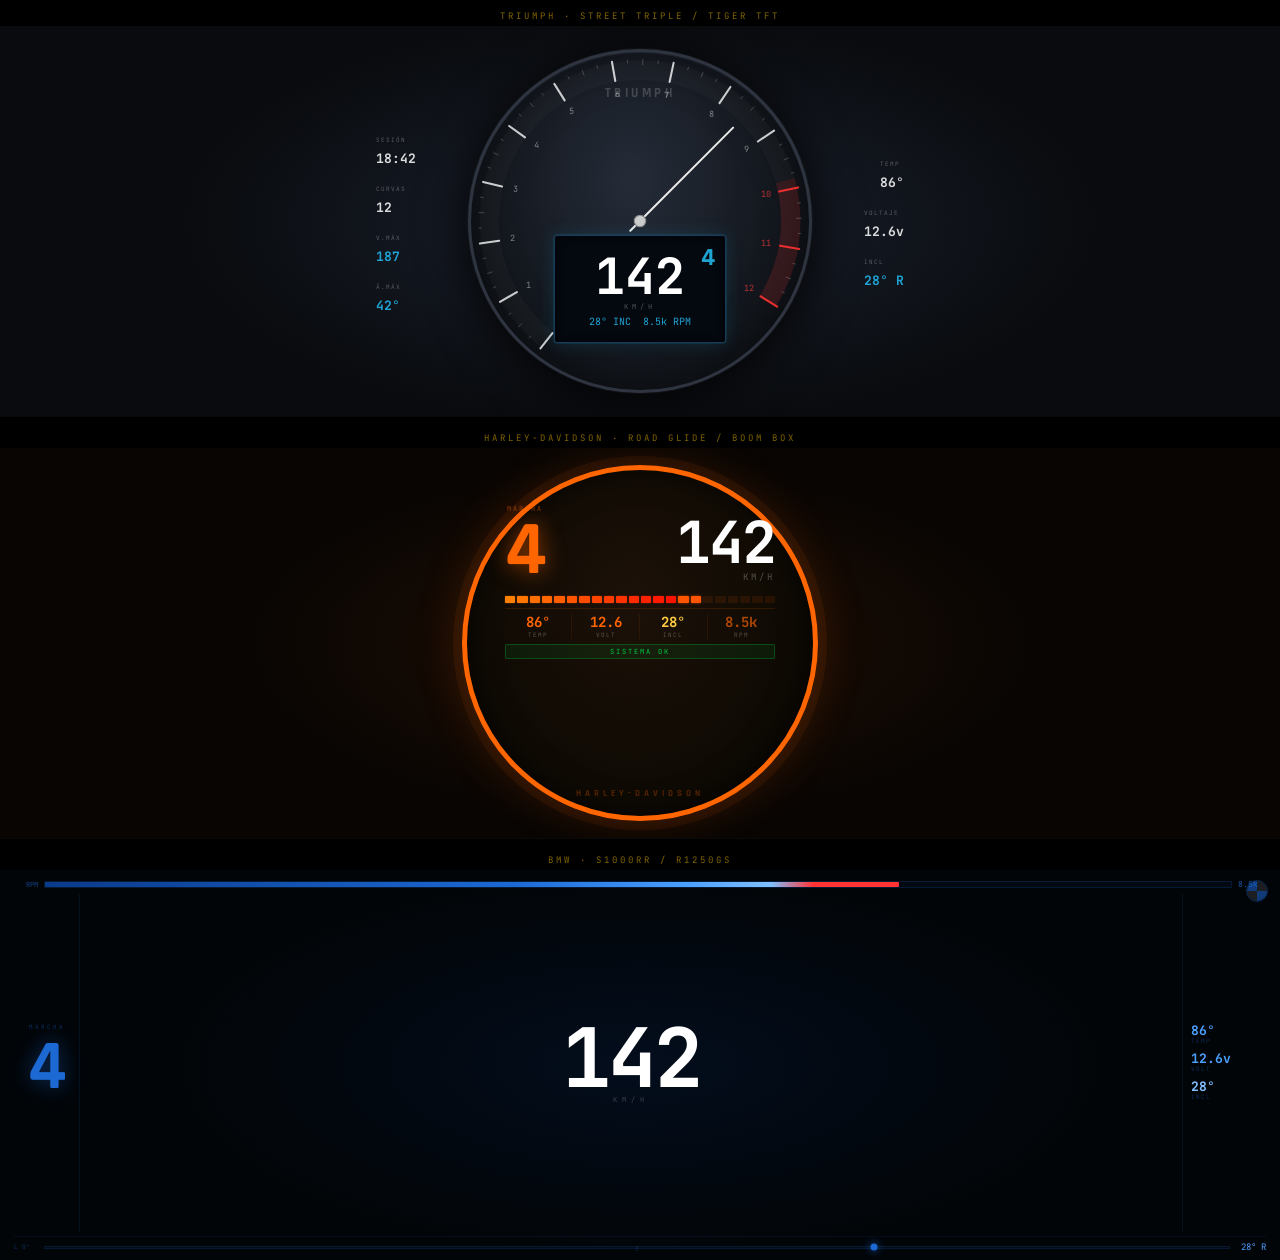
==== brand-modes.html @ cee4461d "chore: add brand mode mockups (Triumph/Harley/BMW) Visual mockups for the three brand-inspired HUD m" ====
<!DOCTYPE html>
<html lang="es">
<head>
<meta charset="UTF-8">
<meta name="viewport" content="width=device-width, initial-scale=1, maximum-scale=1">
<title>BikerWeather — Brand Modes</title>
<link href="https://fonts.googleapis.com/css2?family=Rajdhani:wght@500;600;700&family=JetBrains+Mono:wght@400;700&display=swap" rel="stylesheet">
<style>
* { margin:0; padding:0; box-sizing:border-box; }
body { background:#000; color:#fff; font-family:'Rajdhani',sans-serif; overflow-x:hidden; }
.mode-lbl { text-align:center; font-family:'JetBrains Mono',monospace; font-size:9px; letter-spacing:3px;
  color:rgba(255,200,0,0.5); padding:10px 0 4px; text-transform:uppercase; }
.divider { height:6px; background:#000; border-top:1px solid rgba(255,255,255,0.04); }

/* Landscape frame — simulates 844×390 phone landscape */
.ls { width:100vw; height:390px; position:relative; overflow:hidden;
  display:flex; align-items:center; justify-content:center; }

/* ═══════════════════════════════════════════════════════
   TRIUMPH — Round dial + inner TFT
═══════════════════════════════════════════════════════ */
.ls-tri { background: radial-gradient(ellipse 55% 80% at center, #1c2230 0%, #090b0e 65%); }

.tri-wrap { display:flex; align-items:center; justify-content:center; gap:14px; width:100%; padding:0 10px; }

.tri-side { width:78px; flex-shrink:0; display:flex; flex-direction:column; gap:7px; }
.tri-side.right { align-items:flex-end; }
.tri-s-lbl { font-family:'JetBrains Mono',monospace; font-size:6px; color:rgba(255,255,255,0.3); letter-spacing:1px; }
.tri-s-val { font-family:'JetBrains Mono',monospace; font-size:13px; font-weight:700; color:rgba(255,255,255,0.85); }

/* The round instrument */
.tri-dial {
  width:344px; height:344px; flex-shrink:0; position:relative;
  display:flex; align-items:center; justify-content:center;
}
.tri-bezel {
  position:absolute; inset:0; border-radius:50%;
  background: radial-gradient(ellipse at 48% 38%, #252c38 0%, #14181f 55%, #0c0e12 100%);
  border:3px solid #2e3440;
  box-shadow: 0 0 0 1px rgba(255,255,255,0.04),
              0 6px 50px rgba(0,0,0,0.95),
              inset 0 1px 0 rgba(255,255,255,0.06),
              inset 0 0 40px rgba(0,0,0,0.5);
}
.tri-svg { position:absolute; inset:0; width:100%; height:100%; }

/* Inner TFT screen */
.tri-tft {
  position:absolute; bottom:50px; left:50%; transform:translateX(-50%);
  width:172px; height:108px; z-index:3;
  background:#04080f;
  border:1px solid #1a3a5a;
  border-radius:3px;
  box-shadow: 0 0 0 1px rgba(30,163,211,0.12), 0 0 18px rgba(30,163,211,0.18),
              inset 0 0 10px rgba(0,0,0,0.7);
  display:flex; flex-direction:column; align-items:center; justify-content:center; gap:1px;
}
.tri-tft-spd { font-family:'JetBrains Mono',monospace; font-size:50px; font-weight:700; color:#fff; line-height:1; }
.tri-tft-unit { font-family:'JetBrains Mono',monospace; font-size:7px; color:rgba(255,255,255,0.3); letter-spacing:4px; }
.tri-tft-row { display:flex; gap:12px; margin-top:3px; }
.tri-tft-row span { font-family:'JetBrains Mono',monospace; font-size:10px; color:#1EA3D3; }
.tri-gear-badge {
  position:absolute; top:9px; right:10px;
  font-family:'Rajdhani',sans-serif; font-size:26px; font-weight:700; color:#1EA3D3; line-height:1;
}

/* ═══════════════════════════════════════════════════════
   HARLEY-DAVIDSON — Circular digital Boom Box style
═══════════════════════════════════════════════════════ */
.ls-hd { background: radial-gradient(ellipse 55% 80% at center, #1e0e04 0%, #080503 60%); }

.hd-dial {
  width:356px; height:356px; flex-shrink:0; position:relative;
  display:flex; align-items:center; justify-content:center;
}
.hd-bezel {
  position:absolute; inset:0; border-radius:50%;
  background: radial-gradient(ellipse at 48% 38%, #1c1108 0%, #100b04 55%, #070503 100%);
  border:5px solid #ff6500;
  box-shadow: 0 0 0 9px rgba(255,101,0,0.07),
              0 0 50px rgba(255,101,0,0.18),
              inset 0 0 30px rgba(0,0,0,0.6);
}
.hd-inner {
  position:relative; z-index:2;
  width:86%; height:86%;
  display:flex; flex-direction:column;
  padding:14px 18px 10px;
}
/* Top row: gear + speed */
.hd-row1 { display:flex; align-items:flex-end; justify-content:space-between; }
.hd-gear-block { display:flex; flex-direction:column; align-items:center; }
.hd-gear-tag { font-family:'JetBrains Mono',monospace; font-size:7px; color:rgba(255,101,0,0.5); letter-spacing:2px; }
.hd-gear { font-family:'Rajdhani',sans-serif; font-size:76px; font-weight:700; color:#ff6500;
  line-height:1; text-shadow:0 0 22px rgba(255,101,0,0.55); }
.hd-spd-block { text-align:right; padding-bottom:6px; }
.hd-spd { font-family:'JetBrains Mono',monospace; font-size:58px; font-weight:700; color:#fff; line-height:1; letter-spacing:-2px; }
.hd-spd-unit { font-family:'JetBrains Mono',monospace; font-size:9px; color:rgba(255,255,255,0.28); letter-spacing:3px; }
/* RPM segments strip */
.hd-rpm { display:flex; gap:2px; margin:7px 0 5px; height:7px; }
.hd-seg { flex:1; border-radius:1px; }
/* Bottom data */
.hd-row2 {
  display:grid; grid-template-columns:1fr 1fr 1fr 1fr;
  border-top:1px solid rgba(255,101,0,0.14); padding-top:5px; gap:0;
}
.hd-cell { display:flex; flex-direction:column; align-items:center;
  border-right:1px solid rgba(255,101,0,0.09); }
.hd-cell:last-child { border-right:none; }
.hd-cell-val { font-family:'JetBrains Mono',monospace; font-size:14px; font-weight:700; color:#ff6500; line-height:1.2; }
.hd-cell-lbl { font-family:'JetBrains Mono',monospace; font-size:6px; color:rgba(255,255,255,0.28); letter-spacing:1px; }
/* Status bar */
.hd-status {
  margin-top:5px; text-align:center;
  background:rgba(0,180,60,0.1); border:1px solid rgba(0,200,60,0.28);
  border-radius:2px; padding:2px 0;
  font-family:'JetBrains Mono',monospace; font-size:7px; color:#00c840; letter-spacing:2px;
}
/* Harley logo */
.hd-logo {
  position:absolute; bottom:22px; left:50%; transform:translateX(-50%); z-index:3;
  font-family:'Rajdhani',sans-serif; font-size:9px; font-weight:700;
  color:rgba(255,101,0,0.28); letter-spacing:4px; white-space:nowrap;
}

/* ═══════════════════════════════════════════════════════
   BMW — Rectangular technical S1000RR style
═══════════════════════════════════════════════════════ */
.ls-bmw { background: radial-gradient(ellipse 60% 80% at center, #030d1c 0%, #020508 60%); }

.bmw-layout {
  width:100%; height:100%;
  display:flex; flex-direction:column;
  padding:9px 14px 7px; gap:5px;
}

/* Thin RPM bar */
.bmw-rpm-row { display:flex; align-items:center; gap:6px; flex-shrink:0; }
.bmw-rpm-tag { font-family:'JetBrains Mono',monospace; font-size:7px; color:rgba(28,105,212,0.6); width:24px; text-align:right; }
.bmw-rpm-track { flex:1; height:7px; background:rgba(28,105,212,0.05); border:1px solid rgba(28,105,212,0.18); border-radius:1px; overflow:hidden; }
.bmw-rpm-fill { height:100%; border-radius:1px;
  background:linear-gradient(to right, #0a3a8a 0%, #1C69D4 55%, #4a9fff 75%, #80bfff 85%, #ff3333 90%); }
.bmw-rpm-num { font-family:'JetBrains Mono',monospace; font-size:8px; color:rgba(28,105,212,0.75); width:28px; }

/* Main content row */
.bmw-main { flex:1; display:flex; align-items:stretch; gap:0; min-height:0; }

.bmw-gear-col {
  width:66px; flex-shrink:0;
  border-right:1px solid rgba(28,105,212,0.12);
  display:flex; flex-direction:column; align-items:center; justify-content:center; gap:2px;
}
.bmw-gear-lbl { font-family:'JetBrains Mono',monospace; font-size:6px; color:rgba(28,105,212,0.4); letter-spacing:2px; }
.bmw-gear { font-family:'Rajdhani',sans-serif; font-size:70px; font-weight:700; color:#1C69D4; line-height:1;
  text-shadow:0 0 22px rgba(28,105,212,0.45); }

.bmw-spd-col { flex:1; display:flex; flex-direction:column; align-items:center; justify-content:center; gap:1px; }
.bmw-spd { font-family:'JetBrains Mono',monospace; font-size:82px; font-weight:700; color:#fff;
  line-height:0.9; letter-spacing:-3px; }
.bmw-spd-unit { font-family:'JetBrains Mono',monospace; font-size:7px; color:rgba(255,255,255,0.22); letter-spacing:5px; }

.bmw-info-col {
  width:84px; flex-shrink:0;
  border-left:1px solid rgba(28,105,212,0.12);
  display:flex; flex-direction:column; justify-content:center;
  padding-left:8px; gap:7px;
}
.bmw-info-cell { display:flex; flex-direction:column; }
.bmw-info-val { font-family:'JetBrains Mono',monospace; font-size:13px; font-weight:700; color:#4a9fff; line-height:1; }
.bmw-info-lbl { font-family:'JetBrains Mono',monospace; font-size:6px; color:rgba(28,105,212,0.38); letter-spacing:1px; }

/* Lean indicator strip */
.bmw-lean-row {
  flex-shrink:0; display:flex; align-items:center; gap:8px;
  border-top:1px solid rgba(28,105,212,0.08); padding-top:4px;
}
.bmw-lean-tag { font-family:'JetBrains Mono',monospace; font-size:6px; color:rgba(28,105,212,0.45); width:22px; }
.bmw-lean-track { flex:1; height:3px; background:rgba(28,105,212,0.07); border:1px solid rgba(28,105,212,0.14); border-radius:1px; position:relative; }
.bmw-lean-center { position:absolute; top:-1px; left:50%; transform:translateX(-50%); height:5px; width:1px; background:rgba(28,105,212,0.3); }
.bmw-lean-dot { position:absolute; top:50%; transform:translate(-50%,-50%); width:7px; height:7px;
  background:#1C69D4; border-radius:50%; box-shadow:0 0 8px rgba(28,105,212,0.9); }
.bmw-lean-val { font-family:'JetBrains Mono',monospace; font-size:9px; color:#4a9fff; width:28px; text-align:right; }

/* BMW roundel mini */
.bmw-roundel {
  position:absolute; top:12px; right:14px;
  width:22px; height:22px; border-radius:50%; overflow:hidden;
  border:1px solid rgba(28,105,212,0.35);
  display:grid; grid-template-columns:1fr 1fr; grid-template-rows:1fr 1fr;
}
.r-blue { background:rgba(28,105,212,0.55); }
.r-white { background:rgba(255,255,255,0.1); }
</style>
</head>
<body>

<!-- ══════════════════════ TRIUMPH ══════════════════════ -->
<p class="mode-lbl">Triumph · Street Triple / Tiger TFT</p>
<div class="ls ls-tri">
  <div class="tri-wrap">

    <div class="tri-side">
      <div><span class="tri-s-lbl">SESIÓN</span><br><span class="tri-s-val">18:42</span></div>
      <div><span class="tri-s-lbl">CURVAS</span><br><span class="tri-s-val">12</span></div>
      <div><span class="tri-s-lbl">V.MÁX</span><br><span class="tri-s-val" style="color:#1EA3D3">187</span></div>
      <div><span class="tri-s-lbl">Â.MÁX</span><br><span class="tri-s-val" style="color:#1EA3D3">42°</span></div>
    </div>

    <div class="tri-dial">
      <div class="tri-bezel"></div>
      <svg class="tri-svg" viewBox="0 0 300 300" id="tri-svg"></svg>
      <div class="tri-tft">
        <div class="tri-tft-spd">142</div>
        <div class="tri-tft-unit">KM/H</div>
        <div class="tri-tft-row">
          <span>28° INC</span>
          <span>8.5k RPM</span>
        </div>
        <div class="tri-gear-badge">4</div>
      </div>
    </div>

    <div class="tri-side right">
      <div><span class="tri-s-lbl">TEMP</span><br><span class="tri-s-val">86°</span></div>
      <div><span class="tri-s-lbl">VOLTAJE</span><br><span class="tri-s-val">12.6v</span></div>
      <div><span class="tri-s-lbl">INCL</span><br><span class="tri-s-val" style="color:#1EA3D3">28° R</span></div>
    </div>

  </div>
</div>
<div class="divider"></div>

<!-- ══════════════════════ HARLEY ══════════════════════ -->
<p class="mode-lbl">Harley-Davidson · Road Glide / Boom Box</p>
<div class="ls ls-hd">
  <div class="hd-dial">
    <div class="hd-bezel"></div>
    <div class="hd-inner">

      <div class="hd-row1">
        <div class="hd-gear-block">
          <span class="hd-gear-tag">MARCHA</span>
          <span class="hd-gear">4</span>
        </div>
        <div class="hd-spd-block">
          <div class="hd-spd">142</div>
          <div class="hd-spd-unit">KM/H</div>
        </div>
      </div>

      <div class="hd-rpm" id="hd-rpm"></div>

      <div class="hd-row2">
        <div class="hd-cell"><span class="hd-cell-val">86°</span><span class="hd-cell-lbl">TEMP</span></div>
        <div class="hd-cell"><span class="hd-cell-val">12.6</span><span class="hd-cell-lbl">VOLT</span></div>
        <div class="hd-cell"><span class="hd-cell-val" style="color:#ffcc44">28°</span><span class="hd-cell-lbl">INCL</span></div>
        <div class="hd-cell"><span class="hd-cell-val" style="color:rgba(255,101,0,0.65)">8.5k</span><span class="hd-cell-lbl">RPM</span></div>
      </div>

      <div class="hd-status">SISTEMA OK</div>

    </div>
    <div class="hd-logo">HARLEY-DAVIDSON</div>
  </div>
</div>
<div class="divider"></div>

<!-- ══════════════════════ BMW ══════════════════════ -->
<p class="mode-lbl">BMW · S1000RR / R1250GS</p>
<div class="ls ls-bmw" style="position:relative">
  <div class="bmw-layout">

    <div class="bmw-rpm-row">
      <span class="bmw-rpm-tag">RPM</span>
      <div class="bmw-rpm-track"><div class="bmw-rpm-fill" style="width:72%"></div></div>
      <span class="bmw-rpm-num">8.5k</span>
    </div>

    <div class="bmw-main">
      <div class="bmw-gear-col">
        <span class="bmw-gear-lbl">MARCHA</span>
        <span class="bmw-gear">4</span>
      </div>
      <div class="bmw-spd-col">
        <span class="bmw-spd">142</span>
        <span class="bmw-spd-unit">KM/H</span>
      </div>
      <div class="bmw-info-col">
        <div class="bmw-info-cell"><span class="bmw-info-val">86°</span><span class="bmw-info-lbl">TEMP</span></div>
        <div class="bmw-info-cell"><span class="bmw-info-val">12.6v</span><span class="bmw-info-lbl">VOLT</span></div>
        <div class="bmw-info-cell"><span class="bmw-info-val" style="color:#80bfff">28°</span><span class="bmw-info-lbl">INCL</span></div>
      </div>
    </div>

    <div class="bmw-lean-row">
      <span class="bmw-lean-tag">L 0°</span>
      <div class="bmw-lean-track">
        <div class="bmw-lean-center"></div>
        <div class="bmw-lean-dot" style="left:70%"></div>
      </div>
      <span class="bmw-lean-val">28° R</span>
    </div>

  </div>

  <div class="bmw-roundel" style="position:absolute;top:10px;right:12px;">
    <div class="r-blue"></div><div class="r-white"></div>
    <div class="r-white"></div><div class="r-blue"></div>
  </div>
</div>

<script>
/* ── Triumph tachometer SVG ── */
(function(){
  const svg = document.getElementById('tri-svg');
  const ns  = 'http://www.w3.org/2000/svg';
  const cx = 150, cy = 150;
  const startDeg = 218, totalArc = 264; // 7 o'clock → 5 o'clock
  function rad(d){ return (d - 90) * Math.PI / 180; }
  function pt(r, d){ return [cx + r*Math.cos(rad(d)), cy + r*Math.sin(rad(d))]; }

  // Arc background ring
  (function drawArcBg(){
    const r1=140, r2=123, a0=startDeg, a1=startDeg+totalArc;
    const lg = totalArc>180?1:0;
    const [ax1,ay1]=pt(r1,a0),[bx1,by1]=pt(r1,a1);
    const [ax2,ay2]=pt(r2,a0),[bx2,by2]=pt(r2,a1);
    const bg = document.createElementNS(ns,'path');
    bg.setAttribute('d',`M${ax1},${ay1} A${r1},${r1} 0 ${lg},1 ${bx1},${by1} L${bx2},${by2} A${r2},${r2} 0 ${lg},0 ${ax2},${ay2} Z`);
    bg.setAttribute('fill','rgba(255,255,255,0.025)');
    svg.appendChild(bg);
    // Redline last 18%
    const rs = startDeg + totalArc*0.82;
    const [rx1,ry1]=pt(r1,rs),[rex1,rey1]=pt(r1,a1);
    const [rx2,ry2]=pt(r2,rs),[rex2,rey2]=pt(r2,a1);
    const rl = document.createElementNS(ns,'path');
    rl.setAttribute('d',`M${rx1},${ry1} A${r1},${r1} 0 0,1 ${rex1},${rey1} L${rex2},${rey2} A${r2},${r2} 0 0,0 ${rx2},${ry2} Z`);
    rl.setAttribute('fill','rgba(255,30,30,0.13)');
    svg.appendChild(rl);
  })();

  // Major ticks + labels (0–12)
  for(let i=0; i<=12; i++){
    const deg = startDeg + (i/12)*totalArc;
    const isRed = i >= 10;
    const [x1,y1]=pt(141,deg), [x2,y2]=pt(124,deg);
    const ln = document.createElementNS(ns,'line');
    Object.entries({x1,y1,x2,y2,stroke:isRed?'rgba(255,50,50,0.9)':'rgba(255,255,255,0.78)','stroke-width':'1.8','stroke-linecap':'round'}).forEach(([k,v])=>ln.setAttribute(k,v));
    svg.appendChild(ln);
    const [tx,ty]=pt(112,deg);
    const t = document.createElementNS(ns,'text');
    Object.entries({x:tx,y:ty,'text-anchor':'middle','dominant-baseline':'middle',fill:isRed?'rgba(255,60,60,0.7)':'rgba(255,255,255,0.45)','font-size':'7.5','font-family':'JetBrains Mono,monospace'}).forEach(([k,v])=>t.setAttribute(k,v));
    t.textContent = i;
    svg.appendChild(t);
  }
  // Minor ticks
  for(let i=0; i<=12*4; i++){
    if(i%4===0) continue;
    const deg = startDeg + (i/(12*4))*totalArc;
    const isMid = i%2===0;
    const [x1,y1]=pt(141,deg),[x2,y2]=pt(isMid?136:138,deg);
    const ln=document.createElementNS(ns,'line');
    Object.entries({x1,y1,x2,y2,stroke:'rgba(255,255,255,0.22)','stroke-width':'0.8'}).forEach(([k,v])=>ln.setAttribute(k,v));
    svg.appendChild(ln);
  }

  // Needle (8.5k RPM = 70.8% of 12k)
  const needleDeg = startDeg + 0.708 * totalArc;
  const [nx,ny] = pt(115, needleDeg);
  const [tx2,ty2] = pt(-12, needleDeg); // tail
  const nPath = document.createElementNS(ns,'line');
  Object.entries({x1:tx2,y1:ty2,x2:nx,y2:ny,stroke:'#e8e8e8','stroke-width':'1.8','stroke-linecap':'round'}).forEach(([k,v])=>nPath.setAttribute(k,v));
  svg.appendChild(nPath);
  // Center hub
  const hub=document.createElementNS(ns,'circle');
  Object.entries({cx,cy,r:'5',fill:'#ccc','stroke':'#888','stroke-width':'1'}).forEach(([k,v])=>hub.setAttribute(k,v));
  svg.appendChild(hub);

  // Triumph "T" at top of dial
  const logo = document.createElementNS(ns,'text');
  Object.entries({x:150,y:42,'text-anchor':'middle','font-size':'11','fill':'rgba(255,255,255,0.18)','letter-spacing':'3','font-family':'Rajdhani,sans-serif','font-weight':'700'}).forEach(([k,v])=>logo.setAttribute(k,v));
  logo.textContent = 'TRIUMPH';
  svg.appendChild(logo);
})();

/* ── Harley RPM segments ── */
(function(){
  const c = document.getElementById('hd-rpm');
  const N=22, active=Math.round(0.708*N);
  for(let i=0;i<N;i++){
    const s=document.createElement('div');
    s.className='hd-seg';
    if(i<active){
      if(i>=Math.floor(N*0.85)){ s.style.cssText='background:#ff0022;box-shadow:0 0 4px rgba(255,0,30,0.8)'; }
      else if(i>=Math.floor(N*0.68)){ s.style.cssText='background:#ff5500;box-shadow:0 0 3px rgba(255,85,0,0.6)'; }
      else { const t=i/(N*0.68); const h=30-t*30; s.style.cssText=`background:hsl(${h},100%,50%);box-shadow:0 0 2px hsla(${h},100%,55%,0.4)`; }
    } else { s.style.background='rgba(255,101,0,0.1)'; }
    c.appendChild(s);
  }
})();
</script>
</body>
</html>
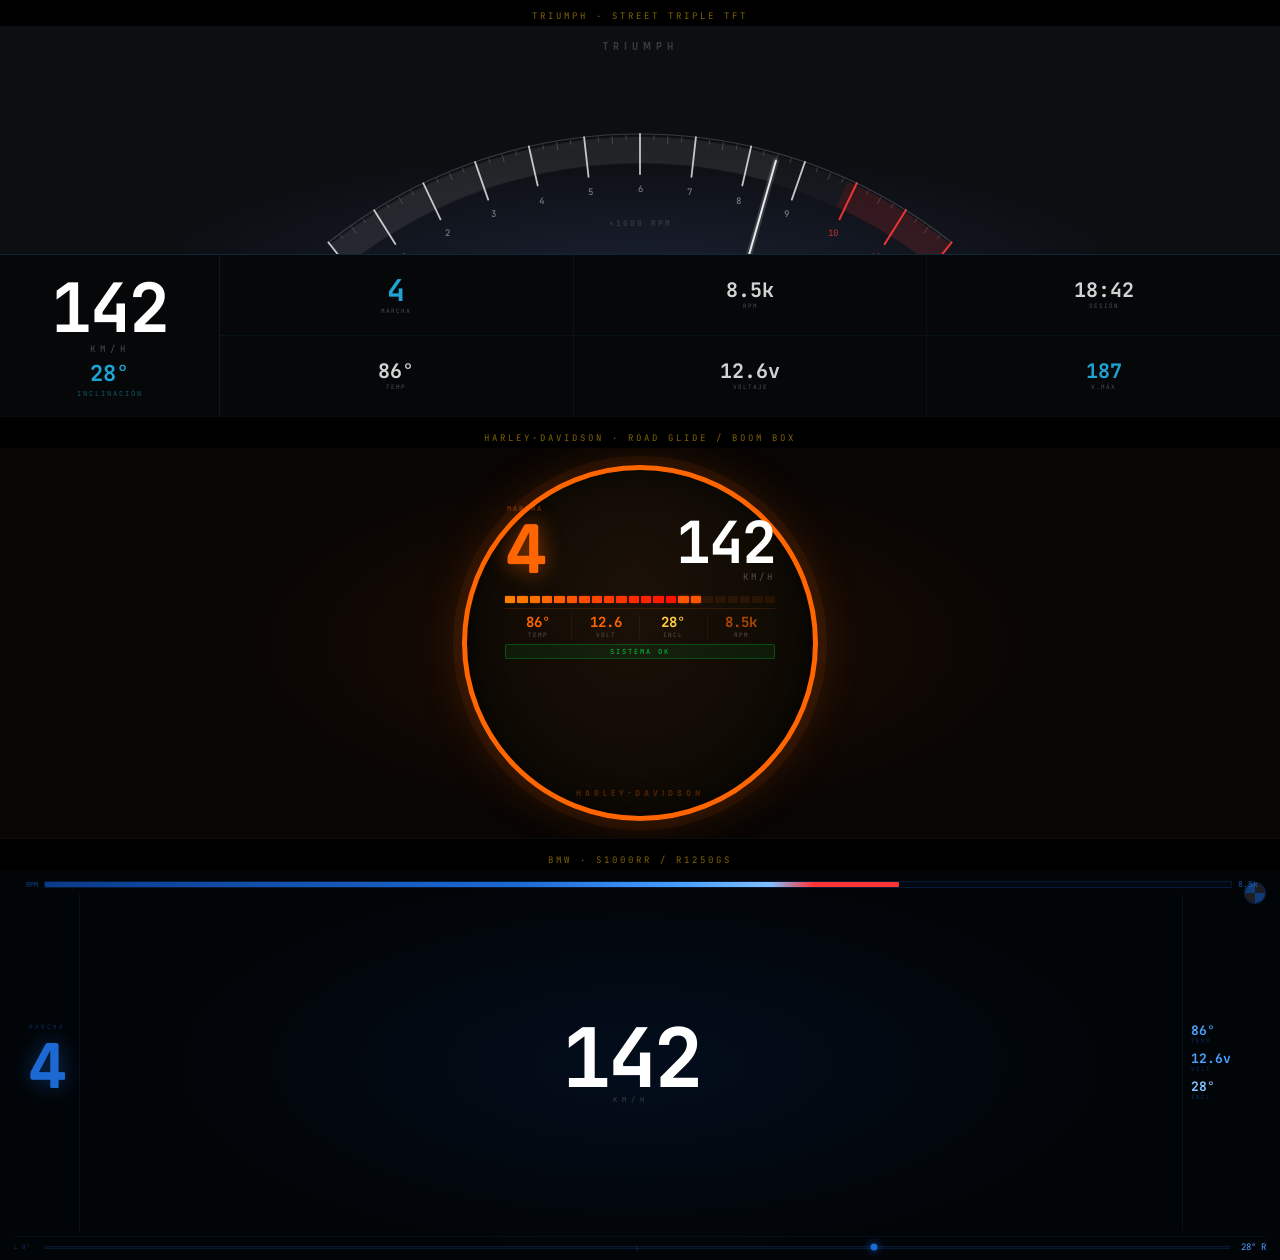
==== commit 15fdd40e: "design: Triumph mode — half-screen arc tacho + TFT data strip Top half: wide tachometer arc spanning" ====
--- a/brand-modes.html
+++ b/brand-modes.html
@@ -12,182 +12,164 @@
   color:rgba(255,200,0,0.5); padding:10px 0 4px; text-transform:uppercase; }
 .divider { height:6px; background:#000; border-top:1px solid rgba(255,255,255,0.04); }
 
-/* Landscape frame — simulates 844×390 phone landscape */
-.ls { width:100vw; height:390px; position:relative; overflow:hidden;
+/* Landscape frame — 390px tall simulating phone landscape */
+.ls { width:100vw; height:390px; position:relative; overflow:hidden; }
+
+/* ═══════════════════════════════════════════════════════
+   TRIUMPH  — top half: tachometer arc | bottom half: TFT
+═══════════════════════════════════════════════════════ */
+.tri-mode {
+  background: #0c0e12;
+  display: flex; flex-direction: column;
+}
+
+/* ── Top arc section ── */
+.tri-arc-section {
+  flex: 0 0 228px;
+  position: relative;
+  background: radial-gradient(ellipse 70% 100% at 50% 110%, #1a2030 0%, #0c0e12 55%);
+  overflow: hidden;
+}
+.tri-arc-svg { width:100%; height:228px; display:block; }
+
+/* ── Bottom TFT section ── */
+.tri-tft-section {
+  flex: 1;
+  background: #050709;
+  border-top: 1px solid rgba(30,163,211,0.22);
+  display: flex; align-items: stretch;
+}
+
+/* Speed block */
+.tri-spd-col {
+  flex: 0 0 220px;
+  display: flex; flex-direction: column; align-items: center; justify-content: center;
+  border-right: 1px solid rgba(30,163,211,0.12);
+  padding: 0 16px;
+  gap: 1px;
+}
+.tri-spd-num {
+  font-family: 'JetBrains Mono', monospace;
+  font-size: 68px; font-weight: 700; color: #fff;
+  line-height: 1; letter-spacing: -2px;
+}
+.tri-spd-unit {
+  font-family: 'JetBrains Mono', monospace;
+  font-size: 9px; color: rgba(255,255,255,0.28); letter-spacing: 5px;
+}
+
+/* Secondary value (lean in cyan, styled like the "124" in the Triumph TFT) */
+.tri-spd-secondary {
+  font-family: 'JetBrains Mono', monospace;
+  font-size: 22px; font-weight: 700; color: #1EA3D3;
+  margin-top: 3px;
+}
+.tri-spd-sec-lbl {
+  font-family: 'JetBrains Mono', monospace;
+  font-size: 7px; color: rgba(30,163,211,0.5); letter-spacing: 2px;
+}
+
+/* Right data grid */
+.tri-data-col {
+  flex: 1; display: flex; flex-direction: column;
+}
+.tri-data-row {
+  flex: 1; display: flex; border-bottom: 1px solid rgba(30,163,211,0.08);
+}
+.tri-data-row:last-child { border-bottom: none; }
+.tri-d-cell {
+  flex: 1; display: flex; flex-direction: column;
+  align-items: center; justify-content: center;
+  border-right: 1px solid rgba(30,163,211,0.08);
+  padding: 4px;
+}
+.tri-d-cell:last-child { border-right: none; }
+.tri-d-val {
+  font-family: 'JetBrains Mono', monospace;
+  font-size: 20px; font-weight: 700; color: rgba(255,255,255,0.82); line-height: 1;
+}
+.tri-d-lbl {
+  font-family: 'JetBrains Mono', monospace;
+  font-size: 6px; color: rgba(255,255,255,0.28); letter-spacing: 1px; margin-top: 2px;
+}
+
+/* ═══════════════════════════════════════════════════════
+   HARLEY  (unchanged)
+═══════════════════════════════════════════════════════ */
+.ls-hd { background: radial-gradient(ellipse 55% 80% at center, #1e0e04 0%, #080503 60%);
   display:flex; align-items:center; justify-content:center; }
 
-/* ═══════════════════════════════════════════════════════
-   TRIUMPH — Round dial + inner TFT
-═══════════════════════════════════════════════════════ */
-.ls-tri { background: radial-gradient(ellipse 55% 80% at center, #1c2230 0%, #090b0e 65%); }
-
-.tri-wrap { display:flex; align-items:center; justify-content:center; gap:14px; width:100%; padding:0 10px; }
-
-.tri-side { width:78px; flex-shrink:0; display:flex; flex-direction:column; gap:7px; }
-.tri-side.right { align-items:flex-end; }
-.tri-s-lbl { font-family:'JetBrains Mono',monospace; font-size:6px; color:rgba(255,255,255,0.3); letter-spacing:1px; }
-.tri-s-val { font-family:'JetBrains Mono',monospace; font-size:13px; font-weight:700; color:rgba(255,255,255,0.85); }
-
-/* The round instrument */
-.tri-dial {
-  width:344px; height:344px; flex-shrink:0; position:relative;
-  display:flex; align-items:center; justify-content:center;
-}
-.tri-bezel {
-  position:absolute; inset:0; border-radius:50%;
-  background: radial-gradient(ellipse at 48% 38%, #252c38 0%, #14181f 55%, #0c0e12 100%);
-  border:3px solid #2e3440;
-  box-shadow: 0 0 0 1px rgba(255,255,255,0.04),
-              0 6px 50px rgba(0,0,0,0.95),
-              inset 0 1px 0 rgba(255,255,255,0.06),
-              inset 0 0 40px rgba(0,0,0,0.5);
-}
-.tri-svg { position:absolute; inset:0; width:100%; height:100%; }
-
-/* Inner TFT screen */
-.tri-tft {
-  position:absolute; bottom:50px; left:50%; transform:translateX(-50%);
-  width:172px; height:108px; z-index:3;
-  background:#04080f;
-  border:1px solid #1a3a5a;
-  border-radius:3px;
-  box-shadow: 0 0 0 1px rgba(30,163,211,0.12), 0 0 18px rgba(30,163,211,0.18),
-              inset 0 0 10px rgba(0,0,0,0.7);
-  display:flex; flex-direction:column; align-items:center; justify-content:center; gap:1px;
-}
-.tri-tft-spd { font-family:'JetBrains Mono',monospace; font-size:50px; font-weight:700; color:#fff; line-height:1; }
-.tri-tft-unit { font-family:'JetBrains Mono',monospace; font-size:7px; color:rgba(255,255,255,0.3); letter-spacing:4px; }
-.tri-tft-row { display:flex; gap:12px; margin-top:3px; }
-.tri-tft-row span { font-family:'JetBrains Mono',monospace; font-size:10px; color:#1EA3D3; }
-.tri-gear-badge {
-  position:absolute; top:9px; right:10px;
-  font-family:'Rajdhani',sans-serif; font-size:26px; font-weight:700; color:#1EA3D3; line-height:1;
-}
-
-/* ═══════════════════════════════════════════════════════
-   HARLEY-DAVIDSON — Circular digital Boom Box style
-═══════════════════════════════════════════════════════ */
-.ls-hd { background: radial-gradient(ellipse 55% 80% at center, #1e0e04 0%, #080503 60%); }
-
-.hd-dial {
-  width:356px; height:356px; flex-shrink:0; position:relative;
-  display:flex; align-items:center; justify-content:center;
-}
-.hd-bezel {
-  position:absolute; inset:0; border-radius:50%;
-  background: radial-gradient(ellipse at 48% 38%, #1c1108 0%, #100b04 55%, #070503 100%);
+.hd-dial { width:356px; height:356px; flex-shrink:0; position:relative;
+  display:flex; align-items:center; justify-content:center; }
+.hd-bezel { position:absolute; inset:0; border-radius:50%;
+  background:radial-gradient(ellipse at 48% 38%, #1c1108 0%, #100b04 55%, #070503 100%);
   border:5px solid #ff6500;
-  box-shadow: 0 0 0 9px rgba(255,101,0,0.07),
-              0 0 50px rgba(255,101,0,0.18),
-              inset 0 0 30px rgba(0,0,0,0.6);
-}
-.hd-inner {
-  position:relative; z-index:2;
-  width:86%; height:86%;
-  display:flex; flex-direction:column;
-  padding:14px 18px 10px;
-}
-/* Top row: gear + speed */
+  box-shadow:0 0 0 9px rgba(255,101,0,0.07),0 0 50px rgba(255,101,0,0.18),inset 0 0 30px rgba(0,0,0,0.6); }
+.hd-inner { position:relative; z-index:2; width:86%; height:86%;
+  display:flex; flex-direction:column; padding:14px 18px 10px; }
 .hd-row1 { display:flex; align-items:flex-end; justify-content:space-between; }
 .hd-gear-block { display:flex; flex-direction:column; align-items:center; }
 .hd-gear-tag { font-family:'JetBrains Mono',monospace; font-size:7px; color:rgba(255,101,0,0.5); letter-spacing:2px; }
 .hd-gear { font-family:'Rajdhani',sans-serif; font-size:76px; font-weight:700; color:#ff6500;
   line-height:1; text-shadow:0 0 22px rgba(255,101,0,0.55); }
 .hd-spd-block { text-align:right; padding-bottom:6px; }
-.hd-spd { font-family:'JetBrains Mono',monospace; font-size:58px; font-weight:700; color:#fff; line-height:1; letter-spacing:-2px; }
+.hd-spd { font-family:'JetBrains Mono',monospace; font-size:58px; font-weight:700; color:#fff;
+  line-height:1; letter-spacing:-2px; }
 .hd-spd-unit { font-family:'JetBrains Mono',monospace; font-size:9px; color:rgba(255,255,255,0.28); letter-spacing:3px; }
-/* RPM segments strip */
 .hd-rpm { display:flex; gap:2px; margin:7px 0 5px; height:7px; }
 .hd-seg { flex:1; border-radius:1px; }
-/* Bottom data */
-.hd-row2 {
-  display:grid; grid-template-columns:1fr 1fr 1fr 1fr;
-  border-top:1px solid rgba(255,101,0,0.14); padding-top:5px; gap:0;
-}
+.hd-row2 { display:grid; grid-template-columns:1fr 1fr 1fr 1fr;
+  border-top:1px solid rgba(255,101,0,0.14); padding-top:5px; }
 .hd-cell { display:flex; flex-direction:column; align-items:center;
   border-right:1px solid rgba(255,101,0,0.09); }
 .hd-cell:last-child { border-right:none; }
 .hd-cell-val { font-family:'JetBrains Mono',monospace; font-size:14px; font-weight:700; color:#ff6500; line-height:1.2; }
 .hd-cell-lbl { font-family:'JetBrains Mono',monospace; font-size:6px; color:rgba(255,255,255,0.28); letter-spacing:1px; }
-/* Status bar */
-.hd-status {
-  margin-top:5px; text-align:center;
+.hd-status { margin-top:5px; text-align:center;
   background:rgba(0,180,60,0.1); border:1px solid rgba(0,200,60,0.28);
   border-radius:2px; padding:2px 0;
-  font-family:'JetBrains Mono',monospace; font-size:7px; color:#00c840; letter-spacing:2px;
-}
-/* Harley logo */
-.hd-logo {
-  position:absolute; bottom:22px; left:50%; transform:translateX(-50%); z-index:3;
+  font-family:'JetBrains Mono',monospace; font-size:7px; color:#00c840; letter-spacing:2px; }
+.hd-logo { position:absolute; bottom:22px; left:50%; transform:translateX(-50%); z-index:3;
   font-family:'Rajdhani',sans-serif; font-size:9px; font-weight:700;
-  color:rgba(255,101,0,0.28); letter-spacing:4px; white-space:nowrap;
-}
+  color:rgba(255,101,0,0.28); letter-spacing:4px; white-space:nowrap; }
 
 /* ═══════════════════════════════════════════════════════
-   BMW — Rectangular technical S1000RR style
+   BMW (unchanged)
 ═══════════════════════════════════════════════════════ */
-.ls-bmw { background: radial-gradient(ellipse 60% 80% at center, #030d1c 0%, #020508 60%); }
-
-.bmw-layout {
-  width:100%; height:100%;
-  display:flex; flex-direction:column;
-  padding:9px 14px 7px; gap:5px;
-}
-
-/* Thin RPM bar */
+.ls-bmw { background:radial-gradient(ellipse 60% 80% at center, #030d1c 0%, #020508 60%);
+  display:block; }
+.bmw-layout { width:100%; height:100%; display:flex; flex-direction:column; padding:9px 14px 7px; gap:5px; }
 .bmw-rpm-row { display:flex; align-items:center; gap:6px; flex-shrink:0; }
 .bmw-rpm-tag { font-family:'JetBrains Mono',monospace; font-size:7px; color:rgba(28,105,212,0.6); width:24px; text-align:right; }
 .bmw-rpm-track { flex:1; height:7px; background:rgba(28,105,212,0.05); border:1px solid rgba(28,105,212,0.18); border-radius:1px; overflow:hidden; }
 .bmw-rpm-fill { height:100%; border-radius:1px;
   background:linear-gradient(to right, #0a3a8a 0%, #1C69D4 55%, #4a9fff 75%, #80bfff 85%, #ff3333 90%); }
 .bmw-rpm-num { font-family:'JetBrains Mono',monospace; font-size:8px; color:rgba(28,105,212,0.75); width:28px; }
-
-/* Main content row */
 .bmw-main { flex:1; display:flex; align-items:stretch; gap:0; min-height:0; }
-
-.bmw-gear-col {
-  width:66px; flex-shrink:0;
-  border-right:1px solid rgba(28,105,212,0.12);
-  display:flex; flex-direction:column; align-items:center; justify-content:center; gap:2px;
-}
+.bmw-gear-col { width:66px; flex-shrink:0; border-right:1px solid rgba(28,105,212,0.12);
+  display:flex; flex-direction:column; align-items:center; justify-content:center; gap:2px; }
 .bmw-gear-lbl { font-family:'JetBrains Mono',monospace; font-size:6px; color:rgba(28,105,212,0.4); letter-spacing:2px; }
 .bmw-gear { font-family:'Rajdhani',sans-serif; font-size:70px; font-weight:700; color:#1C69D4; line-height:1;
   text-shadow:0 0 22px rgba(28,105,212,0.45); }
-
 .bmw-spd-col { flex:1; display:flex; flex-direction:column; align-items:center; justify-content:center; gap:1px; }
 .bmw-spd { font-family:'JetBrains Mono',monospace; font-size:82px; font-weight:700; color:#fff;
   line-height:0.9; letter-spacing:-3px; }
 .bmw-spd-unit { font-family:'JetBrains Mono',monospace; font-size:7px; color:rgba(255,255,255,0.22); letter-spacing:5px; }
-
-.bmw-info-col {
-  width:84px; flex-shrink:0;
-  border-left:1px solid rgba(28,105,212,0.12);
-  display:flex; flex-direction:column; justify-content:center;
-  padding-left:8px; gap:7px;
-}
+.bmw-info-col { width:84px; flex-shrink:0; border-left:1px solid rgba(28,105,212,0.12);
+  display:flex; flex-direction:column; justify-content:center; padding-left:8px; gap:7px; }
 .bmw-info-cell { display:flex; flex-direction:column; }
 .bmw-info-val { font-family:'JetBrains Mono',monospace; font-size:13px; font-weight:700; color:#4a9fff; line-height:1; }
 .bmw-info-lbl { font-family:'JetBrains Mono',monospace; font-size:6px; color:rgba(28,105,212,0.38); letter-spacing:1px; }
-
-/* Lean indicator strip */
-.bmw-lean-row {
-  flex-shrink:0; display:flex; align-items:center; gap:8px;
-  border-top:1px solid rgba(28,105,212,0.08); padding-top:4px;
-}
+.bmw-lean-row { flex-shrink:0; display:flex; align-items:center; gap:8px;
+  border-top:1px solid rgba(28,105,212,0.08); padding-top:4px; }
 .bmw-lean-tag { font-family:'JetBrains Mono',monospace; font-size:6px; color:rgba(28,105,212,0.45); width:22px; }
 .bmw-lean-track { flex:1; height:3px; background:rgba(28,105,212,0.07); border:1px solid rgba(28,105,212,0.14); border-radius:1px; position:relative; }
 .bmw-lean-center { position:absolute; top:-1px; left:50%; transform:translateX(-50%); height:5px; width:1px; background:rgba(28,105,212,0.3); }
 .bmw-lean-dot { position:absolute; top:50%; transform:translate(-50%,-50%); width:7px; height:7px;
   background:#1C69D4; border-radius:50%; box-shadow:0 0 8px rgba(28,105,212,0.9); }
 .bmw-lean-val { font-family:'JetBrains Mono',monospace; font-size:9px; color:#4a9fff; width:28px; text-align:right; }
-
-/* BMW roundel mini */
-.bmw-roundel {
-  position:absolute; top:12px; right:14px;
-  width:22px; height:22px; border-radius:50%; overflow:hidden;
-  border:1px solid rgba(28,105,212,0.35);
-  display:grid; grid-template-columns:1fr 1fr; grid-template-rows:1fr 1fr;
-}
+.bmw-roundel { position:absolute; top:12px; right:14px; width:22px; height:22px; border-radius:50%; overflow:hidden;
+  border:1px solid rgba(28,105,212,0.35); display:grid; grid-template-columns:1fr 1fr; grid-template-rows:1fr 1fr; }
 .r-blue { background:rgba(28,105,212,0.55); }
 .r-white { background:rgba(255,255,255,0.1); }
 </style>
@@ -195,35 +177,55 @@
 <body>
 
 <!-- ══════════════════════ TRIUMPH ══════════════════════ -->
-<p class="mode-lbl">Triumph · Street Triple / Tiger TFT</p>
-<div class="ls ls-tri">
-  <div class="tri-wrap">
-
-    <div class="tri-side">
-      <div><span class="tri-s-lbl">SESIÓN</span><br><span class="tri-s-val">18:42</span></div>
-      <div><span class="tri-s-lbl">CURVAS</span><br><span class="tri-s-val">12</span></div>
-      <div><span class="tri-s-lbl">V.MÁX</span><br><span class="tri-s-val" style="color:#1EA3D3">187</span></div>
-      <div><span class="tri-s-lbl">Â.MÁX</span><br><span class="tri-s-val" style="color:#1EA3D3">42°</span></div>
-    </div>
-
-    <div class="tri-dial">
-      <div class="tri-bezel"></div>
-      <svg class="tri-svg" viewBox="0 0 300 300" id="tri-svg"></svg>
-      <div class="tri-tft">
-        <div class="tri-tft-spd">142</div>
-        <div class="tri-tft-unit">KM/H</div>
-        <div class="tri-tft-row">
-          <span>28° INC</span>
-          <span>8.5k RPM</span>
-        </div>
-        <div class="tri-gear-badge">4</div>
-      </div>
-    </div>
-
-    <div class="tri-side right">
-      <div><span class="tri-s-lbl">TEMP</span><br><span class="tri-s-val">86°</span></div>
-      <div><span class="tri-s-lbl">VOLTAJE</span><br><span class="tri-s-val">12.6v</span></div>
-      <div><span class="tri-s-lbl">INCL</span><br><span class="tri-s-val" style="color:#1EA3D3">28° R</span></div>
+<p class="mode-lbl">Triumph · Street Triple TFT</p>
+<div class="ls tri-mode">
+
+  <!-- TOP HALF: Wide tachometer arc -->
+  <div class="tri-arc-section">
+    <svg id="tri-arc" class="tri-arc-svg" viewBox="0 0 844 228" preserveAspectRatio="xMidYMid meet"></svg>
+  </div>
+
+  <!-- BOTTOM HALF: Digital TFT data -->
+  <div class="tri-tft-section">
+
+    <!-- Speed column -->
+    <div class="tri-spd-col">
+      <div class="tri-spd-num">142</div>
+      <div class="tri-spd-unit">KM/H</div>
+      <div class="tri-spd-secondary">28°</div>
+      <div class="tri-spd-sec-lbl">INCLINACIÓN</div>
+    </div>
+
+    <!-- Data grid: 2×2 -->
+    <div class="tri-data-col">
+      <div class="tri-data-row">
+        <div class="tri-d-cell">
+          <span class="tri-d-val" style="font-size:30px;color:#1EA3D3">4</span>
+          <span class="tri-d-lbl">MARCHA</span>
+        </div>
+        <div class="tri-d-cell">
+          <span class="tri-d-val">8.5k</span>
+          <span class="tri-d-lbl">RPM</span>
+        </div>
+        <div class="tri-d-cell">
+          <span class="tri-d-val">18:42</span>
+          <span class="tri-d-lbl">SESIÓN</span>
+        </div>
+      </div>
+      <div class="tri-data-row">
+        <div class="tri-d-cell">
+          <span class="tri-d-val">86°</span>
+          <span class="tri-d-lbl">TEMP</span>
+        </div>
+        <div class="tri-d-cell">
+          <span class="tri-d-val">12.6v</span>
+          <span class="tri-d-lbl">VOLTAJE</span>
+        </div>
+        <div class="tri-d-cell">
+          <span class="tri-d-val" style="color:#1EA3D3">187</span>
+          <span class="tri-d-lbl">V.MÁX</span>
+        </div>
+      </div>
     </div>
 
   </div>
@@ -236,7 +238,6 @@
   <div class="hd-dial">
     <div class="hd-bezel"></div>
     <div class="hd-inner">
-
       <div class="hd-row1">
         <div class="hd-gear-block">
           <span class="hd-gear-tag">MARCHA</span>
@@ -247,18 +248,14 @@
           <div class="hd-spd-unit">KM/H</div>
         </div>
       </div>
-
       <div class="hd-rpm" id="hd-rpm"></div>
-
       <div class="hd-row2">
         <div class="hd-cell"><span class="hd-cell-val">86°</span><span class="hd-cell-lbl">TEMP</span></div>
         <div class="hd-cell"><span class="hd-cell-val">12.6</span><span class="hd-cell-lbl">VOLT</span></div>
         <div class="hd-cell"><span class="hd-cell-val" style="color:#ffcc44">28°</span><span class="hd-cell-lbl">INCL</span></div>
         <div class="hd-cell"><span class="hd-cell-val" style="color:rgba(255,101,0,0.65)">8.5k</span><span class="hd-cell-lbl">RPM</span></div>
       </div>
-
       <div class="hd-status">SISTEMA OK</div>
-
     </div>
     <div class="hd-logo">HARLEY-DAVIDSON</div>
   </div>
@@ -269,13 +266,11 @@
 <p class="mode-lbl">BMW · S1000RR / R1250GS</p>
 <div class="ls ls-bmw" style="position:relative">
   <div class="bmw-layout">
-
     <div class="bmw-rpm-row">
       <span class="bmw-rpm-tag">RPM</span>
       <div class="bmw-rpm-track"><div class="bmw-rpm-fill" style="width:72%"></div></div>
       <span class="bmw-rpm-num">8.5k</span>
     </div>
-
     <div class="bmw-main">
       <div class="bmw-gear-col">
         <span class="bmw-gear-lbl">MARCHA</span>
@@ -291,7 +286,6 @@
         <div class="bmw-info-cell"><span class="bmw-info-val" style="color:#80bfff">28°</span><span class="bmw-info-lbl">INCL</span></div>
       </div>
     </div>
-
     <div class="bmw-lean-row">
       <span class="bmw-lean-tag">L 0°</span>
       <div class="bmw-lean-track">
@@ -300,96 +294,160 @@
       </div>
       <span class="bmw-lean-val">28° R</span>
     </div>
-
   </div>
-
-  <div class="bmw-roundel" style="position:absolute;top:10px;right:12px;">
+  <div class="bmw-roundel">
     <div class="r-blue"></div><div class="r-white"></div>
     <div class="r-white"></div><div class="r-blue"></div>
   </div>
 </div>
 
 <script>
-/* ── Triumph tachometer SVG ── */
+/* ═══════════════════════════════════════════════════════
+   TRIUMPH tachometer — wide arc spanning full screen width
+   Circle: center (422, 610), R=500
+   Arc: from left intersection to right intersection, through top
+═══════════════════════════════════════════════════════ */
 (function(){
-  const svg = document.getElementById('tri-svg');
+  const svg = document.getElementById('tri-arc');
   const ns  = 'http://www.w3.org/2000/svg';
-  const cx = 150, cy = 150;
-  const startDeg = 218, totalArc = 264; // 7 o'clock → 5 o'clock
-  function rad(d){ return (d - 90) * Math.PI / 180; }
-  function pt(r, d){ return [cx + r*Math.cos(rad(d)), cy + r*Math.sin(rad(d))]; }
-
-  // Arc background ring
-  (function drawArcBg(){
-    const r1=140, r2=123, a0=startDeg, a1=startDeg+totalArc;
-    const lg = totalArc>180?1:0;
-    const [ax1,ay1]=pt(r1,a0),[bx1,by1]=pt(r1,a1);
-    const [ax2,ay2]=pt(r2,a0),[bx2,by2]=pt(r2,a1);
-    const bg = document.createElementNS(ns,'path');
-    bg.setAttribute('d',`M${ax1},${ay1} A${r1},${r1} 0 ${lg},1 ${bx1},${by1} L${bx2},${by2} A${r2},${r2} 0 ${lg},0 ${ax2},${ay2} Z`);
-    bg.setAttribute('fill','rgba(255,255,255,0.025)');
-    svg.appendChild(bg);
-    // Redline last 18%
-    const rs = startDeg + totalArc*0.82;
-    const [rx1,ry1]=pt(r1,rs),[rex1,rey1]=pt(r1,a1);
-    const [rx2,ry2]=pt(r2,rs),[rex2,rey2]=pt(r2,a1);
-    const rl = document.createElementNS(ns,'path');
-    rl.setAttribute('d',`M${rx1},${ry1} A${r1},${r1} 0 0,1 ${rex1},${rey1} L${rex2},${rey2} A${r2},${r2} 0 0,0 ${rx2},${ry2} Z`);
-    rl.setAttribute('fill','rgba(255,30,30,0.13)');
-    svg.appendChild(rl);
-  })();
-
-  // Major ticks + labels (0–12)
-  for(let i=0; i<=12; i++){
-    const deg = startDeg + (i/12)*totalArc;
-    const isRed = i >= 10;
-    const [x1,y1]=pt(141,deg), [x2,y2]=pt(124,deg);
-    const ln = document.createElementNS(ns,'line');
-    Object.entries({x1,y1,x2,y2,stroke:isRed?'rgba(255,50,50,0.9)':'rgba(255,255,255,0.78)','stroke-width':'1.8','stroke-linecap':'round'}).forEach(([k,v])=>ln.setAttribute(k,v));
-    svg.appendChild(ln);
-    const [tx,ty]=pt(112,deg);
-    const t = document.createElementNS(ns,'text');
-    Object.entries({x:tx,y:ty,'text-anchor':'middle','dominant-baseline':'middle',fill:isRed?'rgba(255,60,60,0.7)':'rgba(255,255,255,0.45)','font-size':'7.5','font-family':'JetBrains Mono,monospace'}).forEach(([k,v])=>t.setAttribute(k,v));
+
+  // Circle geometry: center below the SVG so only the top arc is visible
+  const CX=422, CY=610, R=500;
+
+  // Angles (standard JS Math: 0=right, CCW positive, Y-DOWN so sin flips)
+  // Using screen convention: angles in radians from right, clockwise in SVG
+  // At y=218 (bottom of SVG section): sqrt(R²-(y-CY)²) = sqrt(500²-392²) = sqrt(96336) ≈ 310
+  // Left x = 422-310=112, Right x = 422+310=732
+  const Y_BASE = 218;
+  const dx = Math.sqrt(R*R - (Y_BASE-CY)*(Y_BASE-CY));
+  const LX = CX-dx, RX = CX+dx;
+
+  // Angles from center to each endpoint (Math.atan2: standard, Y-down screen)
+  const startA = Math.atan2(Y_BASE-CY, LX-CX); // left endpoint ≈ pointing upper-left
+  const endA   = Math.atan2(Y_BASE-CY, RX-CX); // right endpoint ≈ pointing upper-right
+
+  function pt(r, a){ return [CX + r*Math.cos(a), CY + r*Math.sin(a)]; }
+
+  // ── Arc background track ──
+  const R_OUT=500, R_IN=472;
+  const [sx1,sy1]=pt(R_OUT,startA), [ex1,ey1]=pt(R_OUT,endA);
+  const [sx2,sy2]=pt(R_IN, startA), [ex2,ey2]=pt(R_IN, endA);
+  // Large arc flag=0 (short arc through top), sweep=1 (clockwise in SVG Y-down)
+  const bg=document.createElementNS(ns,'path');
+  bg.setAttribute('d',`M${sx1},${sy1} A${R_OUT},${R_OUT} 0 0,1 ${ex1},${ey1} L${ex2},${ey2} A${R_IN},${R_IN} 0 0,0 ${sx2},${sy2} Z`);
+  bg.setAttribute('fill','rgba(255,255,255,0.028)');
+  svg.appendChild(bg);
+
+  // ── Redline zone (last 18% of arc — RPM 9.8–12k) ──
+  const redFrac = 0.82;
+  const redA = startA + redFrac*(endA-startA);
+  const [rx1,ry1]=pt(R_OUT,redA),[rex1,rey1]=pt(R_OUT,endA);
+  const [rx2,ry2]=pt(R_IN, redA),[rex2,rey2]=pt(R_IN, endA);
+  const redBg=document.createElementNS(ns,'path');
+  redBg.setAttribute('d',`M${rx1},${ry1} A${R_OUT},${R_OUT} 0 0,1 ${rex1},${rey1} L${rex2},${rey2} A${R_IN},${R_IN} 0 0,0 ${rx2},${ry2} Z`);
+  redBg.setAttribute('fill','rgba(255,20,20,0.12)');
+  svg.appendChild(redBg);
+
+  // ── Arc progress glow (RPM fill up to 8.5k = 70.8%) ──
+  const rpmFrac = 0.708;
+  const rpmA = startA + rpmFrac*(endA-startA);
+  const [px1,py1]=pt(R_OUT-1,startA),[ppx1,ppy1]=pt(R_OUT-1,rpmA);
+  const [px2,py2]=pt(R_IN+1, startA),[ppx2,ppy2]=pt(R_IN+1, rpmA);
+  const glow=document.createElementNS(ns,'path');
+  glow.setAttribute('d',`M${px1},${py1} A${R_OUT},${R_OUT} 0 0,1 ${ppx1},${ppy1} L${ppx2},${ppy2} A${R_IN},${R_IN} 0 0,0 ${px2},${py2} Z`);
+  glow.setAttribute('fill','rgba(255,255,255,0.06)');
+  svg.appendChild(glow);
+
+  // ── Tick marks + labels (0–11) ──
+  const MAJOR = 12;
+  for(let i=0; i<=MAJOR; i++){
+    const frac = i/MAJOR;
+    const a = startA + frac*(endA-startA);
+    const isRed = i>=10;
+
+    // Major tick
+    const [ox,oy]=pt(R_OUT+2, a), [ix,iy]=pt(R_IN-10, a);
+    const tick=document.createElementNS(ns,'line');
+    Object.entries({x1:ox,y1:oy,x2:ix,y2:iy,
+      stroke: isRed?'rgba(255,55,55,0.9)':'rgba(255,255,255,0.75)',
+      'stroke-width': isRed?'2':'1.8','stroke-linecap':'round'
+    }).forEach(([k,v])=>tick.setAttribute(k,String(v)));
+    svg.appendChild(tick);
+
+    // Label
+    const [tx,ty]=pt(R_IN-26, a);
+    const t=document.createElementNS(ns,'text');
+    Object.entries({x:tx,y:ty,'text-anchor':'middle','dominant-baseline':'middle',
+      fill: isRed?'rgba(255,60,60,0.75)':'rgba(255,255,255,0.5)',
+      'font-size':'9','font-family':'JetBrains Mono,monospace','font-weight':'400'
+    }).forEach(([k,v])=>t.setAttribute(k,String(v)));
     t.textContent = i;
     svg.appendChild(t);
   }
-  // Minor ticks
-  for(let i=0; i<=12*4; i++){
+
+  // ── Minor ticks (4 between each major) ──
+  for(let i=0; i<MAJOR*4; i++){
     if(i%4===0) continue;
-    const deg = startDeg + (i/(12*4))*totalArc;
+    const a = startA + (i/(MAJOR*4))*(endA-startA);
     const isMid = i%2===0;
-    const [x1,y1]=pt(141,deg),[x2,y2]=pt(isMid?136:138,deg);
-    const ln=document.createElementNS(ns,'line');
-    Object.entries({x1,y1,x2,y2,stroke:'rgba(255,255,255,0.22)','stroke-width':'0.8'}).forEach(([k,v])=>ln.setAttribute(k,v));
-    svg.appendChild(ln);
+    const [ox2,oy2]=pt(R_OUT+1, a),[ix2,iy2]=pt(isMid ? R_OUT-7 : R_OUT-4, a);
+    const m=document.createElementNS(ns,'line');
+    Object.entries({x1:ox2,y1:oy2,x2:ix2,y2:iy2,
+      stroke:'rgba(255,255,255,0.22)','stroke-width':'0.8'
+    }).forEach(([k,v])=>m.setAttribute(k,String(v)));
+    svg.appendChild(m);
   }
 
-  // Needle (8.5k RPM = 70.8% of 12k)
-  const needleDeg = startDeg + 0.708 * totalArc;
-  const [nx,ny] = pt(115, needleDeg);
-  const [tx2,ty2] = pt(-12, needleDeg); // tail
-  const nPath = document.createElementNS(ns,'line');
-  Object.entries({x1:tx2,y1:ty2,x2:nx,y2:ny,stroke:'#e8e8e8','stroke-width':'1.8','stroke-linecap':'round'}).forEach(([k,v])=>nPath.setAttribute(k,v));
-  svg.appendChild(nPath);
-  // Center hub
-  const hub=document.createElementNS(ns,'circle');
-  Object.entries({cx,cy,r:'5',fill:'#ccc','stroke':'#888','stroke-width':'1'}).forEach(([k,v])=>hub.setAttribute(k,v));
-  svg.appendChild(hub);
-
-  // Triumph "T" at top of dial
-  const logo = document.createElementNS(ns,'text');
-  Object.entries({x:150,y:42,'text-anchor':'middle','font-size':'11','fill':'rgba(255,255,255,0.18)','letter-spacing':'3','font-family':'Rajdhani,sans-serif','font-weight':'700'}).forEach(([k,v])=>logo.setAttribute(k,v));
-  logo.textContent = 'TRIUMPH';
-  svg.appendChild(logo);
+  // ── Outer arc border line ──
+  const arcLine=document.createElementNS(ns,'path');
+  const [alx,aly]=pt(R_OUT+2,startA),[arx,ary]=pt(R_OUT+2,endA);
+  arcLine.setAttribute('d',`M${alx},${aly} A${R_OUT+2},${R_OUT+2} 0 0,1 ${arx},${ary}`);
+  arcLine.setAttribute('fill','none');
+  arcLine.setAttribute('stroke','rgba(255,255,255,0.18)');
+  arcLine.setAttribute('stroke-width','1.2');
+  svg.appendChild(arcLine);
+
+  // ── Needle ──
+  const na = startA + rpmFrac*(endA-startA);
+  const [ntx,nty]=pt(R_OUT-6, na);
+  // Base of needle: below the SVG (CX, CY) — line is clipped by SVG viewBox
+  const needle=document.createElementNS(ns,'line');
+  Object.entries({x1:CX,y1:CY,x2:ntx,y2:nty,
+    stroke:'#e8e8e8','stroke-width':'2','stroke-linecap':'round'
+  }).forEach(([k,v])=>needle.setAttribute(k,String(v)));
+  svg.appendChild(needle);
+  // Needle glow
+  const needleGlow=document.createElementNS(ns,'line');
+  Object.entries({x1:CX,y1:CY,x2:ntx,y2:nty,
+    stroke:'rgba(255,255,255,0.15)','stroke-width':'6','stroke-linecap':'round'
+  }).forEach(([k,v])=>needleGlow.setAttribute(k,String(v)));
+  svg.insertBefore(needleGlow, needle);
+
+  // ── "TRIUMPH" brand text at top center ──
+  const brand=document.createElementNS(ns,'text');
+  Object.entries({x:422,y:24,'text-anchor':'middle','font-size':'11',
+    fill:'rgba(255,255,255,0.18)','letter-spacing':'5',
+    'font-family':'Rajdhani,sans-serif','font-weight':'700'
+  }).forEach(([k,v])=>brand.setAttribute(k,String(v)));
+  brand.textContent='TRIUMPH';
+  svg.appendChild(brand);
+
+  // ── "x1000 RPM" label ──
+  const rpmLbl=document.createElementNS(ns,'text');
+  Object.entries({x:422,y:200,'text-anchor':'middle','font-size':'8',
+    fill:'rgba(255,255,255,0.18)','letter-spacing':'2',
+    'font-family':'JetBrains Mono,monospace'
+  }).forEach(([k,v])=>rpmLbl.setAttribute(k,String(v)));
+  rpmLbl.textContent='×1000 RPM';
+  svg.appendChild(rpmLbl);
 })();
 
 /* ── Harley RPM segments ── */
 (function(){
-  const c = document.getElementById('hd-rpm');
+  const c=document.getElementById('hd-rpm');
   const N=22, active=Math.round(0.708*N);
   for(let i=0;i<N;i++){
-    const s=document.createElement('div');
-    s.className='hd-seg';
+    const s=document.createElement('div'); s.className='hd-seg';
     if(i<active){
       if(i>=Math.floor(N*0.85)){ s.style.cssText='background:#ff0022;box-shadow:0 0 4px rgba(255,0,30,0.8)'; }
       else if(i>=Math.floor(N*0.68)){ s.style.cssText='background:#ff5500;box-shadow:0 0 3px rgba(255,85,0,0.6)'; }
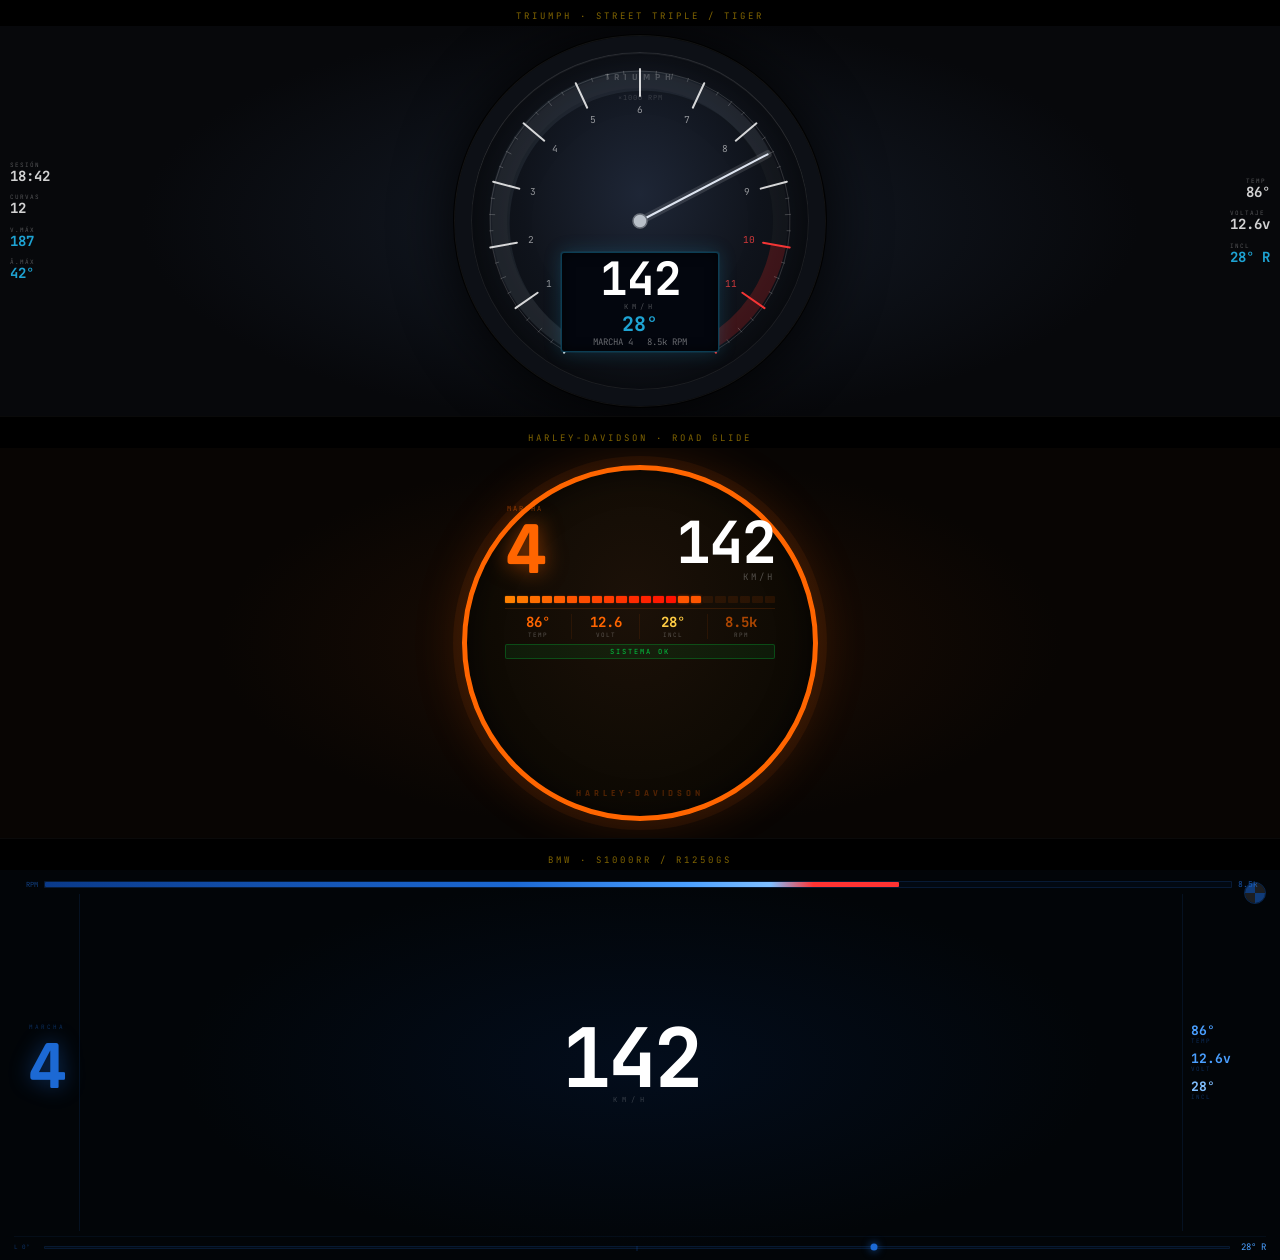
==== commit a55b75e4: "design: Triumph mode — full round sphere instrument with SVG tachometer Redesigns Triumph mockup fro" ====
--- a/brand-modes.html
+++ b/brand-modes.html
@@ -8,245 +8,198 @@
 <style>
 * { margin:0; padding:0; box-sizing:border-box; }
 body { background:#000; color:#fff; font-family:'Rajdhani',sans-serif; overflow-x:hidden; }
-.mode-lbl { text-align:center; font-family:'JetBrains Mono',monospace; font-size:9px; letter-spacing:3px;
-  color:rgba(255,200,0,0.5); padding:10px 0 4px; text-transform:uppercase; }
+.mode-lbl { text-align:center; font-family:'JetBrains Mono',monospace; font-size:9px;
+  letter-spacing:3px; color:rgba(255,200,0,0.5); padding:10px 0 4px; text-transform:uppercase; }
 .divider { height:6px; background:#000; border-top:1px solid rgba(255,255,255,0.04); }
-
-/* Landscape frame — 390px tall simulating phone landscape */
-.ls { width:100vw; height:390px; position:relative; overflow:hidden; }
-
-/* ═══════════════════════════════════════════════════════
-   TRIUMPH  — top half: tachometer arc | bottom half: TFT
-═══════════════════════════════════════════════════════ */
-.tri-mode {
-  background: #0c0e12;
+.ls { width:100vw; height:390px; position:relative; overflow:hidden;
+  display:flex; align-items:center; justify-content:center; }
+
+/* ═══════════════════════════════════════
+   TRIUMPH — esfera completa, igual al display real
+═══════════════════════════════════════ */
+.ls-tri { background: radial-gradient(ellipse 60% 80% at center, #151c28 0%, #07080b 65%); }
+
+/* Side stats flanking the dial */
+.tri-side {
+  flex:1; min-width:0; padding:0 10px;
+  display:flex; flex-direction:column; justify-content:center; gap:9px;
+}
+.tri-side.right { align-items:flex-end; }
+.tri-s { display:flex; flex-direction:column; }
+.tri-s-lbl { font-family:'JetBrains Mono',monospace; font-size:6px;
+  color:rgba(255,255,255,0.3); letter-spacing:1px; }
+.tri-s-val { font-family:'JetBrains Mono',monospace; font-size:14px;
+  font-weight:700; color:rgba(255,255,255,0.82); line-height:1.1; }
+
+/* The round instrument */
+.tri-dial {
+  flex-shrink: 0;
+  width: 370px; height: 370px;
+  border-radius: 50%;
+  position: relative;
+  /* Outer metallic bezel */
+  background: radial-gradient(ellipse at 50% 42%, #1e2636 0%, #10141c 50%, #080a0d 100%);
+  border: 16px solid #0d1016;
+  box-shadow:
+    0 0 0 1px rgba(255,255,255,0.07),
+    0 0 0 2px rgba(0,0,0,0.9),
+    0 4px 60px rgba(0,0,0,0.95),
+    inset 0 0 0 1px rgba(255,255,255,0.08),
+    inset 0 2px 0 rgba(255,255,255,0.05),
+    inset 0 0 50px rgba(0,0,0,0.55);
+  overflow: hidden;
+}
+
+/* SVG fills the entire circle interior */
+.tri-dial svg {
+  position: absolute; inset: 0; width: 100%; height: 100%;
+}
+
+/* Inner TFT screen — like the small display inside the Triumph dial */
+.tri-tft {
+  position: absolute;
+  bottom: 38px;
+  left: 50%; transform: translateX(-50%);
+  width: 158px; height: 100px;
+  background: #03060e;
+  border: 1px solid rgba(30,163,211,0.35);
+  border-radius: 3px;
+  box-shadow:
+    0 0 0 1px rgba(30,163,211,0.1),
+    0 0 18px rgba(30,163,211,0.22),
+    inset 0 0 12px rgba(0,0,0,0.7);
   display: flex; flex-direction: column;
-}
-
-/* ── Top arc section ── */
-.tri-arc-section {
-  flex: 0 0 228px;
-  position: relative;
-  background: radial-gradient(ellipse 70% 100% at 50% 110%, #1a2030 0%, #0c0e12 55%);
-  overflow: hidden;
-}
-.tri-arc-svg { width:100%; height:228px; display:block; }
-
-/* ── Bottom TFT section ── */
-.tri-tft-section {
-  flex: 1;
-  background: #050709;
-  border-top: 1px solid rgba(30,163,211,0.22);
-  display: flex; align-items: stretch;
-}
-
-/* Speed block */
-.tri-spd-col {
-  flex: 0 0 220px;
-  display: flex; flex-direction: column; align-items: center; justify-content: center;
-  border-right: 1px solid rgba(30,163,211,0.12);
-  padding: 0 16px;
-  gap: 1px;
-}
-.tri-spd-num {
+  align-items: center; justify-content: center;
+  gap: 0; padding: 5px 8px;
+  z-index: 5;
+}
+.tri-tft-spd {
   font-family: 'JetBrains Mono', monospace;
-  font-size: 68px; font-weight: 700; color: #fff;
-  line-height: 1; letter-spacing: -2px;
-}
-.tri-spd-unit {
+  font-size: 46px; font-weight: 700; color: #fff; line-height: 1;
+  letter-spacing: -1px;
+}
+.tri-tft-unit {
   font-family: 'JetBrains Mono', monospace;
-  font-size: 9px; color: rgba(255,255,255,0.28); letter-spacing: 5px;
-}
-
-/* Secondary value (lean in cyan, styled like the "124" in the Triumph TFT) */
-.tri-spd-secondary {
+  font-size: 7px; color: rgba(255,255,255,0.3); letter-spacing: 4px;
+  margin-bottom: 3px;
+}
+.tri-tft-lean {
   font-family: 'JetBrains Mono', monospace;
-  font-size: 22px; font-weight: 700; color: #1EA3D3;
-  margin-top: 3px;
-}
-.tri-spd-sec-lbl {
+  font-size: 20px; font-weight: 700; color: #1EA3D3; line-height: 1;
+}
+.tri-tft-sub {
+  display: flex; gap: 14px; margin-top: 2px;
+}
+.tri-tft-sub span {
   font-family: 'JetBrains Mono', monospace;
-  font-size: 7px; color: rgba(30,163,211,0.5); letter-spacing: 2px;
-}
-
-/* Right data grid */
-.tri-data-col {
-  flex: 1; display: flex; flex-direction: column;
-}
-.tri-data-row {
-  flex: 1; display: flex; border-bottom: 1px solid rgba(30,163,211,0.08);
-}
-.tri-data-row:last-child { border-bottom: none; }
-.tri-d-cell {
-  flex: 1; display: flex; flex-direction: column;
-  align-items: center; justify-content: center;
-  border-right: 1px solid rgba(30,163,211,0.08);
-  padding: 4px;
-}
-.tri-d-cell:last-child { border-right: none; }
-.tri-d-val {
-  font-family: 'JetBrains Mono', monospace;
-  font-size: 20px; font-weight: 700; color: rgba(255,255,255,0.82); line-height: 1;
-}
-.tri-d-lbl {
-  font-family: 'JetBrains Mono', monospace;
-  font-size: 6px; color: rgba(255,255,255,0.28); letter-spacing: 1px; margin-top: 2px;
-}
-
-/* ═══════════════════════════════════════════════════════
-   HARLEY  (unchanged)
-═══════════════════════════════════════════════════════ */
-.ls-hd { background: radial-gradient(ellipse 55% 80% at center, #1e0e04 0%, #080503 60%);
-  display:flex; align-items:center; justify-content:center; }
-
-.hd-dial { width:356px; height:356px; flex-shrink:0; position:relative;
-  display:flex; align-items:center; justify-content:center; }
-.hd-bezel { position:absolute; inset:0; border-radius:50%;
-  background:radial-gradient(ellipse at 48% 38%, #1c1108 0%, #100b04 55%, #070503 100%);
-  border:5px solid #ff6500;
-  box-shadow:0 0 0 9px rgba(255,101,0,0.07),0 0 50px rgba(255,101,0,0.18),inset 0 0 30px rgba(0,0,0,0.6); }
-.hd-inner { position:relative; z-index:2; width:86%; height:86%;
-  display:flex; flex-direction:column; padding:14px 18px 10px; }
-.hd-row1 { display:flex; align-items:flex-end; justify-content:space-between; }
-.hd-gear-block { display:flex; flex-direction:column; align-items:center; }
-.hd-gear-tag { font-family:'JetBrains Mono',monospace; font-size:7px; color:rgba(255,101,0,0.5); letter-spacing:2px; }
-.hd-gear { font-family:'Rajdhani',sans-serif; font-size:76px; font-weight:700; color:#ff6500;
-  line-height:1; text-shadow:0 0 22px rgba(255,101,0,0.55); }
-.hd-spd-block { text-align:right; padding-bottom:6px; }
-.hd-spd { font-family:'JetBrains Mono',monospace; font-size:58px; font-weight:700; color:#fff;
-  line-height:1; letter-spacing:-2px; }
-.hd-spd-unit { font-family:'JetBrains Mono',monospace; font-size:9px; color:rgba(255,255,255,0.28); letter-spacing:3px; }
-.hd-rpm { display:flex; gap:2px; margin:7px 0 5px; height:7px; }
-.hd-seg { flex:1; border-radius:1px; }
-.hd-row2 { display:grid; grid-template-columns:1fr 1fr 1fr 1fr;
-  border-top:1px solid rgba(255,101,0,0.14); padding-top:5px; }
-.hd-cell { display:flex; flex-direction:column; align-items:center;
-  border-right:1px solid rgba(255,101,0,0.09); }
+  font-size: 9px; color: rgba(255,255,255,0.4);
+}
+
+/* ═══════════════════════════════════════
+   HARLEY & BMW (sin cambios)
+═══════════════════════════════════════ */
+.ls-hd { background:radial-gradient(ellipse 55% 80% at center, #1e0e04 0%, #080503 60%); }
+.hd-dial { width:356px;height:356px;flex-shrink:0;position:relative;display:flex;align-items:center;justify-content:center; }
+.hd-bezel { position:absolute;inset:0;border-radius:50%;background:radial-gradient(ellipse at 48% 38%,#1c1108 0%,#100b04 55%,#070503 100%);border:5px solid #ff6500;box-shadow:0 0 0 9px rgba(255,101,0,0.07),0 0 50px rgba(255,101,0,0.18),inset 0 0 30px rgba(0,0,0,0.6); }
+.hd-inner { position:relative;z-index:2;width:86%;height:86%;display:flex;flex-direction:column;padding:14px 18px 10px; }
+.hd-row1 { display:flex;align-items:flex-end;justify-content:space-between; }
+.hd-gear-block { display:flex;flex-direction:column;align-items:center; }
+.hd-gear-tag { font-family:'JetBrains Mono',monospace;font-size:7px;color:rgba(255,101,0,0.5);letter-spacing:2px; }
+.hd-gear { font-family:'Rajdhani',sans-serif;font-size:76px;font-weight:700;color:#ff6500;line-height:1;text-shadow:0 0 22px rgba(255,101,0,0.55); }
+.hd-spd-block { text-align:right;padding-bottom:6px; }
+.hd-spd { font-family:'JetBrains Mono',monospace;font-size:58px;font-weight:700;color:#fff;line-height:1;letter-spacing:-2px; }
+.hd-spd-unit { font-family:'JetBrains Mono',monospace;font-size:9px;color:rgba(255,255,255,0.28);letter-spacing:3px; }
+.hd-rpm { display:flex;gap:2px;margin:7px 0 5px;height:7px; }
+.hd-seg { flex:1;border-radius:1px; }
+.hd-row2 { display:grid;grid-template-columns:1fr 1fr 1fr 1fr;border-top:1px solid rgba(255,101,0,0.14);padding-top:5px; }
+.hd-cell { display:flex;flex-direction:column;align-items:center;border-right:1px solid rgba(255,101,0,0.09); }
 .hd-cell:last-child { border-right:none; }
-.hd-cell-val { font-family:'JetBrains Mono',monospace; font-size:14px; font-weight:700; color:#ff6500; line-height:1.2; }
-.hd-cell-lbl { font-family:'JetBrains Mono',monospace; font-size:6px; color:rgba(255,255,255,0.28); letter-spacing:1px; }
-.hd-status { margin-top:5px; text-align:center;
-  background:rgba(0,180,60,0.1); border:1px solid rgba(0,200,60,0.28);
-  border-radius:2px; padding:2px 0;
-  font-family:'JetBrains Mono',monospace; font-size:7px; color:#00c840; letter-spacing:2px; }
-.hd-logo { position:absolute; bottom:22px; left:50%; transform:translateX(-50%); z-index:3;
-  font-family:'Rajdhani',sans-serif; font-size:9px; font-weight:700;
-  color:rgba(255,101,0,0.28); letter-spacing:4px; white-space:nowrap; }
-
-/* ═══════════════════════════════════════════════════════
-   BMW (unchanged)
-═══════════════════════════════════════════════════════ */
-.ls-bmw { background:radial-gradient(ellipse 60% 80% at center, #030d1c 0%, #020508 60%);
-  display:block; }
-.bmw-layout { width:100%; height:100%; display:flex; flex-direction:column; padding:9px 14px 7px; gap:5px; }
-.bmw-rpm-row { display:flex; align-items:center; gap:6px; flex-shrink:0; }
-.bmw-rpm-tag { font-family:'JetBrains Mono',monospace; font-size:7px; color:rgba(28,105,212,0.6); width:24px; text-align:right; }
-.bmw-rpm-track { flex:1; height:7px; background:rgba(28,105,212,0.05); border:1px solid rgba(28,105,212,0.18); border-radius:1px; overflow:hidden; }
-.bmw-rpm-fill { height:100%; border-radius:1px;
-  background:linear-gradient(to right, #0a3a8a 0%, #1C69D4 55%, #4a9fff 75%, #80bfff 85%, #ff3333 90%); }
-.bmw-rpm-num { font-family:'JetBrains Mono',monospace; font-size:8px; color:rgba(28,105,212,0.75); width:28px; }
-.bmw-main { flex:1; display:flex; align-items:stretch; gap:0; min-height:0; }
-.bmw-gear-col { width:66px; flex-shrink:0; border-right:1px solid rgba(28,105,212,0.12);
-  display:flex; flex-direction:column; align-items:center; justify-content:center; gap:2px; }
-.bmw-gear-lbl { font-family:'JetBrains Mono',monospace; font-size:6px; color:rgba(28,105,212,0.4); letter-spacing:2px; }
-.bmw-gear { font-family:'Rajdhani',sans-serif; font-size:70px; font-weight:700; color:#1C69D4; line-height:1;
-  text-shadow:0 0 22px rgba(28,105,212,0.45); }
-.bmw-spd-col { flex:1; display:flex; flex-direction:column; align-items:center; justify-content:center; gap:1px; }
-.bmw-spd { font-family:'JetBrains Mono',monospace; font-size:82px; font-weight:700; color:#fff;
-  line-height:0.9; letter-spacing:-3px; }
-.bmw-spd-unit { font-family:'JetBrains Mono',monospace; font-size:7px; color:rgba(255,255,255,0.22); letter-spacing:5px; }
-.bmw-info-col { width:84px; flex-shrink:0; border-left:1px solid rgba(28,105,212,0.12);
-  display:flex; flex-direction:column; justify-content:center; padding-left:8px; gap:7px; }
-.bmw-info-cell { display:flex; flex-direction:column; }
-.bmw-info-val { font-family:'JetBrains Mono',monospace; font-size:13px; font-weight:700; color:#4a9fff; line-height:1; }
-.bmw-info-lbl { font-family:'JetBrains Mono',monospace; font-size:6px; color:rgba(28,105,212,0.38); letter-spacing:1px; }
-.bmw-lean-row { flex-shrink:0; display:flex; align-items:center; gap:8px;
-  border-top:1px solid rgba(28,105,212,0.08); padding-top:4px; }
-.bmw-lean-tag { font-family:'JetBrains Mono',monospace; font-size:6px; color:rgba(28,105,212,0.45); width:22px; }
-.bmw-lean-track { flex:1; height:3px; background:rgba(28,105,212,0.07); border:1px solid rgba(28,105,212,0.14); border-radius:1px; position:relative; }
-.bmw-lean-center { position:absolute; top:-1px; left:50%; transform:translateX(-50%); height:5px; width:1px; background:rgba(28,105,212,0.3); }
-.bmw-lean-dot { position:absolute; top:50%; transform:translate(-50%,-50%); width:7px; height:7px;
-  background:#1C69D4; border-radius:50%; box-shadow:0 0 8px rgba(28,105,212,0.9); }
-.bmw-lean-val { font-family:'JetBrains Mono',monospace; font-size:9px; color:#4a9fff; width:28px; text-align:right; }
-.bmw-roundel { position:absolute; top:12px; right:14px; width:22px; height:22px; border-radius:50%; overflow:hidden;
-  border:1px solid rgba(28,105,212,0.35); display:grid; grid-template-columns:1fr 1fr; grid-template-rows:1fr 1fr; }
+.hd-cell-val { font-family:'JetBrains Mono',monospace;font-size:14px;font-weight:700;color:#ff6500;line-height:1.2; }
+.hd-cell-lbl { font-family:'JetBrains Mono',monospace;font-size:6px;color:rgba(255,255,255,0.28);letter-spacing:1px; }
+.hd-status { margin-top:5px;text-align:center;background:rgba(0,180,60,0.1);border:1px solid rgba(0,200,60,0.28);border-radius:2px;padding:2px 0;font-family:'JetBrains Mono',monospace;font-size:7px;color:#00c840;letter-spacing:2px; }
+.hd-logo { position:absolute;bottom:22px;left:50%;transform:translateX(-50%);z-index:3;font-family:'Rajdhani',sans-serif;font-size:9px;font-weight:700;color:rgba(255,101,0,0.28);letter-spacing:4px;white-space:nowrap; }
+.ls-bmw { background:radial-gradient(ellipse 60% 80% at center,#030d1c 0%,#020508 60%); }
+.bmw-layout { width:100%;height:100%;display:flex;flex-direction:column;padding:9px 14px 7px;gap:5px; }
+.bmw-rpm-row { display:flex;align-items:center;gap:6px;flex-shrink:0; }
+.bmw-rpm-tag { font-family:'JetBrains Mono',monospace;font-size:7px;color:rgba(28,105,212,0.6);width:24px;text-align:right; }
+.bmw-rpm-track { flex:1;height:7px;background:rgba(28,105,212,0.05);border:1px solid rgba(28,105,212,0.18);border-radius:1px;overflow:hidden; }
+.bmw-rpm-fill { height:100%;border-radius:1px;background:linear-gradient(to right,#0a3a8a 0%,#1C69D4 55%,#4a9fff 75%,#80bfff 85%,#ff3333 90%); }
+.bmw-rpm-num { font-family:'JetBrains Mono',monospace;font-size:8px;color:rgba(28,105,212,0.75);width:28px; }
+.bmw-main { flex:1;display:flex;align-items:stretch;min-height:0; }
+.bmw-gear-col { width:66px;flex-shrink:0;border-right:1px solid rgba(28,105,212,0.12);display:flex;flex-direction:column;align-items:center;justify-content:center;gap:2px; }
+.bmw-gear-lbl { font-family:'JetBrains Mono',monospace;font-size:6px;color:rgba(28,105,212,0.4);letter-spacing:2px; }
+.bmw-gear { font-family:'Rajdhani',sans-serif;font-size:70px;font-weight:700;color:#1C69D4;line-height:1;text-shadow:0 0 22px rgba(28,105,212,0.45); }
+.bmw-spd-col { flex:1;display:flex;flex-direction:column;align-items:center;justify-content:center;gap:1px; }
+.bmw-spd { font-family:'JetBrains Mono',monospace;font-size:82px;font-weight:700;color:#fff;line-height:0.9;letter-spacing:-3px; }
+.bmw-spd-unit { font-family:'JetBrains Mono',monospace;font-size:7px;color:rgba(255,255,255,0.22);letter-spacing:5px; }
+.bmw-info-col { width:84px;flex-shrink:0;border-left:1px solid rgba(28,105,212,0.12);display:flex;flex-direction:column;justify-content:center;padding-left:8px;gap:7px; }
+.bmw-info-cell { display:flex;flex-direction:column; }
+.bmw-info-val { font-family:'JetBrains Mono',monospace;font-size:13px;font-weight:700;color:#4a9fff;line-height:1; }
+.bmw-info-lbl { font-family:'JetBrains Mono',monospace;font-size:6px;color:rgba(28,105,212,0.38);letter-spacing:1px; }
+.bmw-lean-row { flex-shrink:0;display:flex;align-items:center;gap:8px;border-top:1px solid rgba(28,105,212,0.08);padding-top:4px; }
+.bmw-lean-tag { font-family:'JetBrains Mono',monospace;font-size:6px;color:rgba(28,105,212,0.45);width:22px; }
+.bmw-lean-track { flex:1;height:3px;background:rgba(28,105,212,0.07);border:1px solid rgba(28,105,212,0.14);border-radius:1px;position:relative; }
+.bmw-lean-center { position:absolute;top:-1px;left:50%;transform:translateX(-50%);height:5px;width:1px;background:rgba(28,105,212,0.3); }
+.bmw-lean-dot { position:absolute;top:50%;transform:translate(-50%,-50%);width:7px;height:7px;background:#1C69D4;border-radius:50%;box-shadow:0 0 8px rgba(28,105,212,0.9); }
+.bmw-lean-val { font-family:'JetBrains Mono',monospace;font-size:9px;color:#4a9fff;width:28px;text-align:right; }
+.bmw-roundel { position:absolute;top:12px;right:14px;width:22px;height:22px;border-radius:50%;overflow:hidden;border:1px solid rgba(28,105,212,0.35);display:grid;grid-template-columns:1fr 1fr;grid-template-rows:1fr 1fr; }
 .r-blue { background:rgba(28,105,212,0.55); }
 .r-white { background:rgba(255,255,255,0.1); }
 </style>
 </head>
 <body>
 
-<!-- ══════════════════════ TRIUMPH ══════════════════════ -->
-<p class="mode-lbl">Triumph · Street Triple TFT</p>
-<div class="ls tri-mode">
-
-  <!-- TOP HALF: Wide tachometer arc -->
-  <div class="tri-arc-section">
-    <svg id="tri-arc" class="tri-arc-svg" viewBox="0 0 844 228" preserveAspectRatio="xMidYMid meet"></svg>
+<!-- ══════════════════════════════════════════
+     TRIUMPH — esfera auténtica
+══════════════════════════════════════════ -->
+<p class="mode-lbl">Triumph · Street Triple / Tiger</p>
+<div class="ls ls-tri">
+
+  <!-- Stats izquierda -->
+  <div class="tri-side">
+    <div class="tri-s"><span class="tri-s-lbl">SESIÓN</span><span class="tri-s-val">18:42</span></div>
+    <div class="tri-s"><span class="tri-s-lbl">CURVAS</span><span class="tri-s-val">12</span></div>
+    <div class="tri-s"><span class="tri-s-lbl">V.MÁX</span><span class="tri-s-val" style="color:#1EA3D3">187</span></div>
+    <div class="tri-s"><span class="tri-s-lbl">Â.MÁX</span><span class="tri-s-val" style="color:#1EA3D3">42°</span></div>
   </div>
 
-  <!-- BOTTOM HALF: Digital TFT data -->
-  <div class="tri-tft-section">
-
-    <!-- Speed column -->
-    <div class="tri-spd-col">
-      <div class="tri-spd-num">142</div>
-      <div class="tri-spd-unit">KM/H</div>
-      <div class="tri-spd-secondary">28°</div>
-      <div class="tri-spd-sec-lbl">INCLINACIÓN</div>
-    </div>
-
-    <!-- Data grid: 2×2 -->
-    <div class="tri-data-col">
-      <div class="tri-data-row">
-        <div class="tri-d-cell">
-          <span class="tri-d-val" style="font-size:30px;color:#1EA3D3">4</span>
-          <span class="tri-d-lbl">MARCHA</span>
-        </div>
-        <div class="tri-d-cell">
-          <span class="tri-d-val">8.5k</span>
-          <span class="tri-d-lbl">RPM</span>
-        </div>
-        <div class="tri-d-cell">
-          <span class="tri-d-val">18:42</span>
-          <span class="tri-d-lbl">SESIÓN</span>
-        </div>
-      </div>
-      <div class="tri-data-row">
-        <div class="tri-d-cell">
-          <span class="tri-d-val">86°</span>
-          <span class="tri-d-lbl">TEMP</span>
-        </div>
-        <div class="tri-d-cell">
-          <span class="tri-d-val">12.6v</span>
-          <span class="tri-d-lbl">VOLTAJE</span>
-        </div>
-        <div class="tri-d-cell">
-          <span class="tri-d-val" style="color:#1EA3D3">187</span>
-          <span class="tri-d-lbl">V.MÁX</span>
-        </div>
+  <!-- Esfera principal -->
+  <div class="tri-dial">
+    <svg id="tri-svg" viewBox="0 0 338 338"></svg>
+
+    <!-- Pantalla TFT interior (parte baja de la esfera) -->
+    <div class="tri-tft">
+      <div class="tri-tft-spd">142</div>
+      <div class="tri-tft-unit">KM/H</div>
+      <div class="tri-tft-lean">28°</div>
+      <div class="tri-tft-sub">
+        <span>MARCHA 4</span>
+        <span>8.5k RPM</span>
       </div>
     </div>
-
   </div>
+
+  <!-- Stats derecha -->
+  <div class="tri-side right">
+    <div class="tri-s"><span class="tri-s-lbl">TEMP</span><span class="tri-s-val">86°</span></div>
+    <div class="tri-s"><span class="tri-s-lbl">VOLTAJE</span><span class="tri-s-val">12.6v</span></div>
+    <div class="tri-s"><span class="tri-s-lbl">INCL</span><span class="tri-s-val" style="color:#1EA3D3">28° R</span></div>
+  </div>
+
 </div>
 <div class="divider"></div>
 
-<!-- ══════════════════════ HARLEY ══════════════════════ -->
-<p class="mode-lbl">Harley-Davidson · Road Glide / Boom Box</p>
+<!-- ══════════════════════════════════════════
+     HARLEY
+══════════════════════════════════════════ -->
+<p class="mode-lbl">Harley-Davidson · Road Glide</p>
 <div class="ls ls-hd">
   <div class="hd-dial">
     <div class="hd-bezel"></div>
     <div class="hd-inner">
       <div class="hd-row1">
-        <div class="hd-gear-block">
-          <span class="hd-gear-tag">MARCHA</span>
-          <span class="hd-gear">4</span>
-        </div>
-        <div class="hd-spd-block">
-          <div class="hd-spd">142</div>
-          <div class="hd-spd-unit">KM/H</div>
-        </div>
+        <div class="hd-gear-block"><span class="hd-gear-tag">MARCHA</span><span class="hd-gear">4</span></div>
+        <div class="hd-spd-block"><div class="hd-spd">142</div><div class="hd-spd-unit">KM/H</div></div>
       </div>
       <div class="hd-rpm" id="hd-rpm"></div>
       <div class="hd-row2">
@@ -262,7 +215,9 @@
 </div>
 <div class="divider"></div>
 
-<!-- ══════════════════════ BMW ══════════════════════ -->
+<!-- ══════════════════════════════════════════
+     BMW
+══════════════════════════════════════════ -->
 <p class="mode-lbl">BMW · S1000RR / R1250GS</p>
 <div class="ls ls-bmw" style="position:relative">
   <div class="bmw-layout">
@@ -272,14 +227,8 @@
       <span class="bmw-rpm-num">8.5k</span>
     </div>
     <div class="bmw-main">
-      <div class="bmw-gear-col">
-        <span class="bmw-gear-lbl">MARCHA</span>
-        <span class="bmw-gear">4</span>
-      </div>
-      <div class="bmw-spd-col">
-        <span class="bmw-spd">142</span>
-        <span class="bmw-spd-unit">KM/H</span>
-      </div>
+      <div class="bmw-gear-col"><span class="bmw-gear-lbl">MARCHA</span><span class="bmw-gear">4</span></div>
+      <div class="bmw-spd-col"><span class="bmw-spd">142</span><span class="bmw-spd-unit">KM/H</span></div>
       <div class="bmw-info-col">
         <div class="bmw-info-cell"><span class="bmw-info-val">86°</span><span class="bmw-info-lbl">TEMP</span></div>
         <div class="bmw-info-cell"><span class="bmw-info-val">12.6v</span><span class="bmw-info-lbl">VOLT</span></div>
@@ -288,170 +237,186 @@
     </div>
     <div class="bmw-lean-row">
       <span class="bmw-lean-tag">L 0°</span>
-      <div class="bmw-lean-track">
-        <div class="bmw-lean-center"></div>
-        <div class="bmw-lean-dot" style="left:70%"></div>
-      </div>
+      <div class="bmw-lean-track"><div class="bmw-lean-center"></div><div class="bmw-lean-dot" style="left:70%"></div></div>
       <span class="bmw-lean-val">28° R</span>
     </div>
   </div>
-  <div class="bmw-roundel">
-    <div class="r-blue"></div><div class="r-white"></div>
-    <div class="r-white"></div><div class="r-blue"></div>
-  </div>
+  <div class="bmw-roundel"><div class="r-blue"></div><div class="r-white"></div><div class="r-white"></div><div class="r-blue"></div></div>
 </div>
 
 <script>
-/* ═══════════════════════════════════════════════════════
-   TRIUMPH tachometer — wide arc spanning full screen width
-   Circle: center (422, 610), R=500
-   Arc: from left intersection to right intersection, through top
-═══════════════════════════════════════════════════════ */
+/* ═══════════════════════════════════════════════════
+   TRIUMPH — Tachometer SVG (338×338 viewBox)
+   Circle center: 169,169  — r de ticks: ~145
+   Arco del tacómetro: de las 7 en punto hasta las 5
+   en punto pasando por las 12 (300° clockwise)
+═══════════════════════════════════════════════════ */
 (function(){
-  const svg = document.getElementById('tri-arc');
+  const svg = document.getElementById('tri-svg');
   const ns  = 'http://www.w3.org/2000/svg';
-
-  // Circle geometry: center below the SVG so only the top arc is visible
-  const CX=422, CY=610, R=500;
-
-  // Angles (standard JS Math: 0=right, CCW positive, Y-DOWN so sin flips)
-  // Using screen convention: angles in radians from right, clockwise in SVG
-  // At y=218 (bottom of SVG section): sqrt(R²-(y-CY)²) = sqrt(500²-392²) = sqrt(96336) ≈ 310
-  // Left x = 422-310=112, Right x = 422+310=732
-  const Y_BASE = 218;
-  const dx = Math.sqrt(R*R - (Y_BASE-CY)*(Y_BASE-CY));
-  const LX = CX-dx, RX = CX+dx;
-
-  // Angles from center to each endpoint (Math.atan2: standard, Y-down screen)
-  const startA = Math.atan2(Y_BASE-CY, LX-CX); // left endpoint ≈ pointing upper-left
-  const endA   = Math.atan2(Y_BASE-CY, RX-CX); // right endpoint ≈ pointing upper-right
-
-  function pt(r, a){ return [CX + r*Math.cos(a), CY + r*Math.sin(a)]; }
-
-  // ── Arc background track ──
-  const R_OUT=500, R_IN=472;
-  const [sx1,sy1]=pt(R_OUT,startA), [ex1,ey1]=pt(R_OUT,endA);
-  const [sx2,sy2]=pt(R_IN, startA), [ex2,ey2]=pt(R_IN, endA);
-  // Large arc flag=0 (short arc through top), sweep=1 (clockwise in SVG Y-down)
-  const bg=document.createElementNS(ns,'path');
-  bg.setAttribute('d',`M${sx1},${sy1} A${R_OUT},${R_OUT} 0 0,1 ${ex1},${ey1} L${ex2},${ey2} A${R_IN},${R_IN} 0 0,0 ${sx2},${sy2} Z`);
-  bg.setAttribute('fill','rgba(255,255,255,0.028)');
-  svg.appendChild(bg);
-
-  // ── Redline zone (last 18% of arc — RPM 9.8–12k) ──
-  const redFrac = 0.82;
-  const redA = startA + redFrac*(endA-startA);
-  const [rx1,ry1]=pt(R_OUT,redA),[rex1,rey1]=pt(R_OUT,endA);
-  const [rx2,ry2]=pt(R_IN, redA),[rex2,rey2]=pt(R_IN, endA);
-  const redBg=document.createElementNS(ns,'path');
-  redBg.setAttribute('d',`M${rx1},${ry1} A${R_OUT},${R_OUT} 0 0,1 ${rex1},${rey1} L${rex2},${rey2} A${R_IN},${R_IN} 0 0,0 ${rx2},${ry2} Z`);
-  redBg.setAttribute('fill','rgba(255,20,20,0.12)');
-  svg.appendChild(redBg);
-
-  // ── Arc progress glow (RPM fill up to 8.5k = 70.8%) ──
-  const rpmFrac = 0.708;
-  const rpmA = startA + rpmFrac*(endA-startA);
-  const [px1,py1]=pt(R_OUT-1,startA),[ppx1,ppy1]=pt(R_OUT-1,rpmA);
-  const [px2,py2]=pt(R_IN+1, startA),[ppx2,ppy2]=pt(R_IN+1, rpmA);
-  const glow=document.createElementNS(ns,'path');
-  glow.setAttribute('d',`M${px1},${py1} A${R_OUT},${R_OUT} 0 0,1 ${ppx1},${ppy1} L${ppx2},${ppy2} A${R_IN},${R_IN} 0 0,0 ${px2},${py2} Z`);
-  glow.setAttribute('fill','rgba(255,255,255,0.06)');
-  svg.appendChild(glow);
-
-  // ── Tick marks + labels (0–11) ──
-  const MAJOR = 12;
-  for(let i=0; i<=MAJOR; i++){
-    const frac = i/MAJOR;
-    const a = startA + frac*(endA-startA);
-    const isRed = i>=10;
-
-    // Major tick
-    const [ox,oy]=pt(R_OUT+2, a), [ix,iy]=pt(R_IN-10, a);
+  const CX=169, CY=169;
+
+  // Clock-angle helpers (0°=12h, clockwise)
+  function rad(deg){ return deg * Math.PI / 180; }
+  function pt(r, clockDeg){
+    return [CX + r*Math.sin(rad(clockDeg)), CY - r*Math.cos(rad(clockDeg))];
+  }
+  function arcPath(r, startClock, endClock){
+    const span = ((endClock - startClock) + 360) % 360;
+    const [sx,sy]=pt(r,startClock), [ex,ey]=pt(r,endClock);
+    const large = span > 180 ? 1 : 0;
+    return `M${sx},${sy} A${r},${r} 0 ${large},1 ${ex},${ey}`;
+  }
+
+  const START=210, ARC=300, END=START+ARC; // 510→150°
+  const R_OUT=148, R_IN=133; // tachometer ring radii
+
+  // ── 1. Background tachometer ring track ──
+  const [s1x,s1y]=pt(R_OUT,START),[e1x,e1y]=pt(R_OUT,END);
+  const [s2x,s2y]=pt(R_IN, START),[e2x,e2y]=pt(R_IN, END);
+  const track=document.createElementNS(ns,'path');
+  track.setAttribute('d',
+    `M${s1x},${s1y} A${R_OUT},${R_OUT} 0 1,1 ${e1x},${e1y}` +
+    `L${e2x},${e2y} A${R_IN},${R_IN} 0 1,0 ${s2x},${s2y} Z`);
+  track.setAttribute('fill','rgba(255,255,255,0.025)');
+  svg.appendChild(track);
+
+  // ── 2. Redline zone (last 16.7% = RPM 10–12k) ──
+  const redStart = START + ARC*0.833;
+  const [rs1x,rs1y]=pt(R_OUT,redStart),[re1x,re1y]=pt(R_OUT,END);
+  const [rs2x,rs2y]=pt(R_IN, redStart),[re2x,re2y]=pt(R_IN, END);
+  const redZone=document.createElementNS(ns,'path');
+  const rdSpan=((END-redStart)+360)%360;
+  redZone.setAttribute('d',
+    `M${rs1x},${rs1y} A${R_OUT},${R_OUT} 0 ${rdSpan>180?1:0},1 ${re1x},${re1y}` +
+    `L${re2x},${re2y} A${R_IN},${R_IN} 0 ${rdSpan>180?1:0},0 ${rs2x},${rs2y} Z`);
+  redZone.setAttribute('fill','rgba(255,20,20,0.18)');
+  svg.appendChild(redZone);
+
+  // ── 3. RPM progress glow (0 → 8.5k = 70.8%) ──
+  const rpmFrac=0.708;
+  const rpmClock=START+rpmFrac*ARC;
+  const [pg1x,pg1y]=pt(R_OUT-1,START),[pgx,pgy]=pt(R_OUT-1,rpmClock);
+  const [pg2x,pg2y]=pt(R_IN+1, START),[pgx2,pgy2]=pt(R_IN+1, rpmClock);
+  const pgSpan=((rpmClock-START)+360)%360;
+  const glowArc=document.createElementNS(ns,'path');
+  glowArc.setAttribute('d',
+    `M${pg1x},${pg1y} A${R_OUT},${R_OUT} 0 ${pgSpan>180?1:0},1 ${pgx},${pgy}` +
+    `L${pgx2},${pgy2} A${R_IN},${R_IN} 0 ${pgSpan>180?1:0},0 ${pg2x},${pg2y} Z`);
+  glowArc.setAttribute('fill','rgba(200,220,255,0.07)');
+  svg.appendChild(glowArc);
+
+  // ── 4. Outer arc border line ──
+  const outerLine=document.createElementNS(ns,'path');
+  outerLine.setAttribute('d', arcPath(R_OUT+2, START, END));
+  outerLine.setAttribute('fill','none');
+  outerLine.setAttribute('stroke','rgba(255,255,255,0.15)');
+  outerLine.setAttribute('stroke-width','1');
+  svg.appendChild(outerLine);
+
+  // ── 5. Major tick marks + labels (0–11) ──
+  const N=12;
+  for(let i=0; i<=N; i++){
+    const clockDeg = START + (i/N)*ARC;
+    const isRed = i >= 10;
+    const strokeColor = isRed ? 'rgba(255,55,55,0.95)' : 'rgba(255,255,255,0.82)';
+
+    // Tick line (long)
+    const [ox,oy]=pt(R_OUT+4, clockDeg), [ix,iy]=pt(R_IN-8, clockDeg);
     const tick=document.createElementNS(ns,'line');
     Object.entries({x1:ox,y1:oy,x2:ix,y2:iy,
-      stroke: isRed?'rgba(255,55,55,0.9)':'rgba(255,255,255,0.75)',
-      'stroke-width': isRed?'2':'1.8','stroke-linecap':'round'
+      stroke:strokeColor,'stroke-width':'2','stroke-linecap':'round'
     }).forEach(([k,v])=>tick.setAttribute(k,String(v)));
     svg.appendChild(tick);
 
     // Label
-    const [tx,ty]=pt(R_IN-26, a);
+    const [tx,ty]=pt(R_IN-22, clockDeg);
     const t=document.createElementNS(ns,'text');
     Object.entries({x:tx,y:ty,'text-anchor':'middle','dominant-baseline':'middle',
-      fill: isRed?'rgba(255,60,60,0.75)':'rgba(255,255,255,0.5)',
-      'font-size':'9','font-family':'JetBrains Mono,monospace','font-weight':'400'
+      fill: isRed?'rgba(255,65,65,0.8)':'rgba(255,255,255,0.55)',
+      'font-size':'9.5','font-family':'JetBrains Mono,monospace'
     }).forEach(([k,v])=>t.setAttribute(k,String(v)));
     t.textContent = i;
     svg.appendChild(t);
   }
 
-  // ── Minor ticks (4 between each major) ──
-  for(let i=0; i<MAJOR*4; i++){
+  // ── 6. Minor ticks (4 between each major) ──
+  for(let i=0; i<N*4; i++){
     if(i%4===0) continue;
-    const a = startA + (i/(MAJOR*4))*(endA-startA);
+    const clockDeg = START + (i/(N*4))*ARC;
     const isMid = i%2===0;
-    const [ox2,oy2]=pt(R_OUT+1, a),[ix2,iy2]=pt(isMid ? R_OUT-7 : R_OUT-4, a);
+    const [ox,oy]=pt(R_OUT+3, clockDeg), [ix,iy]=pt(isMid?R_OUT-3:R_OUT-1, clockDeg);
     const m=document.createElementNS(ns,'line');
-    Object.entries({x1:ox2,y1:oy2,x2:ix2,y2:iy2,
-      stroke:'rgba(255,255,255,0.22)','stroke-width':'0.8'
+    Object.entries({x1:ox,y1:oy,x2:ix,y2:iy,
+      stroke:'rgba(255,255,255,0.25)','stroke-width':'0.8'
     }).forEach(([k,v])=>m.setAttribute(k,String(v)));
     svg.appendChild(m);
   }
 
-  // ── Outer arc border line ──
-  const arcLine=document.createElementNS(ns,'path');
-  const [alx,aly]=pt(R_OUT+2,startA),[arx,ary]=pt(R_OUT+2,endA);
-  arcLine.setAttribute('d',`M${alx},${aly} A${R_OUT+2},${R_OUT+2} 0 0,1 ${arx},${ary}`);
-  arcLine.setAttribute('fill','none');
-  arcLine.setAttribute('stroke','rgba(255,255,255,0.18)');
-  arcLine.setAttribute('stroke-width','1.2');
-  svg.appendChild(arcLine);
-
-  // ── Needle ──
-  const na = startA + rpmFrac*(endA-startA);
-  const [ntx,nty]=pt(R_OUT-6, na);
-  // Base of needle: below the SVG (CX, CY) — line is clipped by SVG viewBox
-  const needle=document.createElementNS(ns,'line');
+  // ── 7. Needle glow + needle ──
+  const nClock = START + rpmFrac*ARC;
+  const [ntx,nty]=pt(R_OUT-4, nClock);
+  // Glow
+  const ng=document.createElementNS(ns,'line');
   Object.entries({x1:CX,y1:CY,x2:ntx,y2:nty,
-    stroke:'#e8e8e8','stroke-width':'2','stroke-linecap':'round'
-  }).forEach(([k,v])=>needle.setAttribute(k,String(v)));
-  svg.appendChild(needle);
-  // Needle glow
-  const needleGlow=document.createElementNS(ns,'line');
+    stroke:'rgba(255,255,255,0.12)','stroke-width':'8','stroke-linecap':'round'
+  }).forEach(([k,v])=>ng.setAttribute(k,String(v)));
+  svg.appendChild(ng);
+  // Needle
+  const nl=document.createElementNS(ns,'line');
   Object.entries({x1:CX,y1:CY,x2:ntx,y2:nty,
-    stroke:'rgba(255,255,255,0.15)','stroke-width':'6','stroke-linecap':'round'
-  }).forEach(([k,v])=>needleGlow.setAttribute(k,String(v)));
-  svg.insertBefore(needleGlow, needle);
-
-  // ── "TRIUMPH" brand text at top center ──
+    stroke:'#dde4f0','stroke-width':'2','stroke-linecap':'round'
+  }).forEach(([k,v])=>nl.setAttribute(k,String(v)));
+  svg.appendChild(nl);
+
+  // ── 8. Center hub ──
+  const hub=document.createElementNS(ns,'circle');
+  Object.entries({cx:CX,cy:CY,r:'7',
+    fill:'radial-gradient(circle,#ddd,#888)'
+  }).forEach(([k,v])=>hub.setAttribute(k,String(v)));
+  hub.setAttribute('fill','#b8bfc8');
+  hub.setAttribute('stroke','#6a707a');
+  hub.setAttribute('stroke-width','1.5');
+  svg.appendChild(hub);
+
+  // ── 9. "TRIUMPH" branding at top ──
   const brand=document.createElementNS(ns,'text');
-  Object.entries({x:422,y:24,'text-anchor':'middle','font-size':'11',
-    fill:'rgba(255,255,255,0.18)','letter-spacing':'5',
-    'font-family':'Rajdhani,sans-serif','font-weight':'700'
+  Object.entries({x:CX,y:28,'text-anchor':'middle',
+    fill:'rgba(255,255,255,0.2)','font-size':'10',
+    'font-family':'Rajdhani,sans-serif','font-weight':'700','letter-spacing':'5'
   }).forEach(([k,v])=>brand.setAttribute(k,String(v)));
   brand.textContent='TRIUMPH';
   svg.appendChild(brand);
 
-  // ── "x1000 RPM" label ──
+  // ── 10. "×1000 RPM" sub-label ──
   const rpmLbl=document.createElementNS(ns,'text');
-  Object.entries({x:422,y:200,'text-anchor':'middle','font-size':'8',
-    fill:'rgba(255,255,255,0.18)','letter-spacing':'2',
-    'font-family':'JetBrains Mono,monospace'
+  Object.entries({x:CX,y:48,'text-anchor':'middle',
+    fill:'rgba(255,255,255,0.16)','font-size':'7',
+    'font-family':'JetBrains Mono,monospace','letter-spacing':'1'
   }).forEach(([k,v])=>rpmLbl.setAttribute(k,String(v)));
   rpmLbl.textContent='×1000 RPM';
   svg.appendChild(rpmLbl);
+
+  // ── 11. Triumph "V" logo above TFT ──
+  const vLogo=document.createElementNS(ns,'text');
+  Object.entries({x:CX,y:226,'text-anchor':'middle',
+    fill:'rgba(255,255,255,0.22)','font-size':'13',
+    'font-family':'Rajdhani,sans-serif','font-weight':'700','letter-spacing':'2'
+  }).forEach(([k,v])=>vLogo.setAttribute(k,String(v)));
+  vLogo.textContent='───V───';
+  svg.appendChild(vLogo);
 })();
 
-/* ── Harley RPM segments ── */
+/* Harley RPM segments */
 (function(){
   const c=document.getElementById('hd-rpm');
   const N=22, active=Math.round(0.708*N);
   for(let i=0;i<N;i++){
     const s=document.createElement('div'); s.className='hd-seg';
     if(i<active){
-      if(i>=Math.floor(N*0.85)){ s.style.cssText='background:#ff0022;box-shadow:0 0 4px rgba(255,0,30,0.8)'; }
-      else if(i>=Math.floor(N*0.68)){ s.style.cssText='background:#ff5500;box-shadow:0 0 3px rgba(255,85,0,0.6)'; }
-      else { const t=i/(N*0.68); const h=30-t*30; s.style.cssText=`background:hsl(${h},100%,50%);box-shadow:0 0 2px hsla(${h},100%,55%,0.4)`; }
+      if(i>=Math.floor(N*0.85)){s.style.cssText='background:#ff0022;box-shadow:0 0 4px rgba(255,0,30,0.8)';}
+      else if(i>=Math.floor(N*0.68)){s.style.cssText='background:#ff5500;box-shadow:0 0 3px rgba(255,85,0,0.6)';}
+      else{const t=i/(N*0.68);const h=30-t*30;s.style.cssText=`background:hsl(${h},100%,50%);box-shadow:0 0 2px hsla(${h},100%,55%,0.4)`;}
     } else { s.style.background='rgba(255,101,0,0.1)'; }
     c.appendChild(s);
   }
